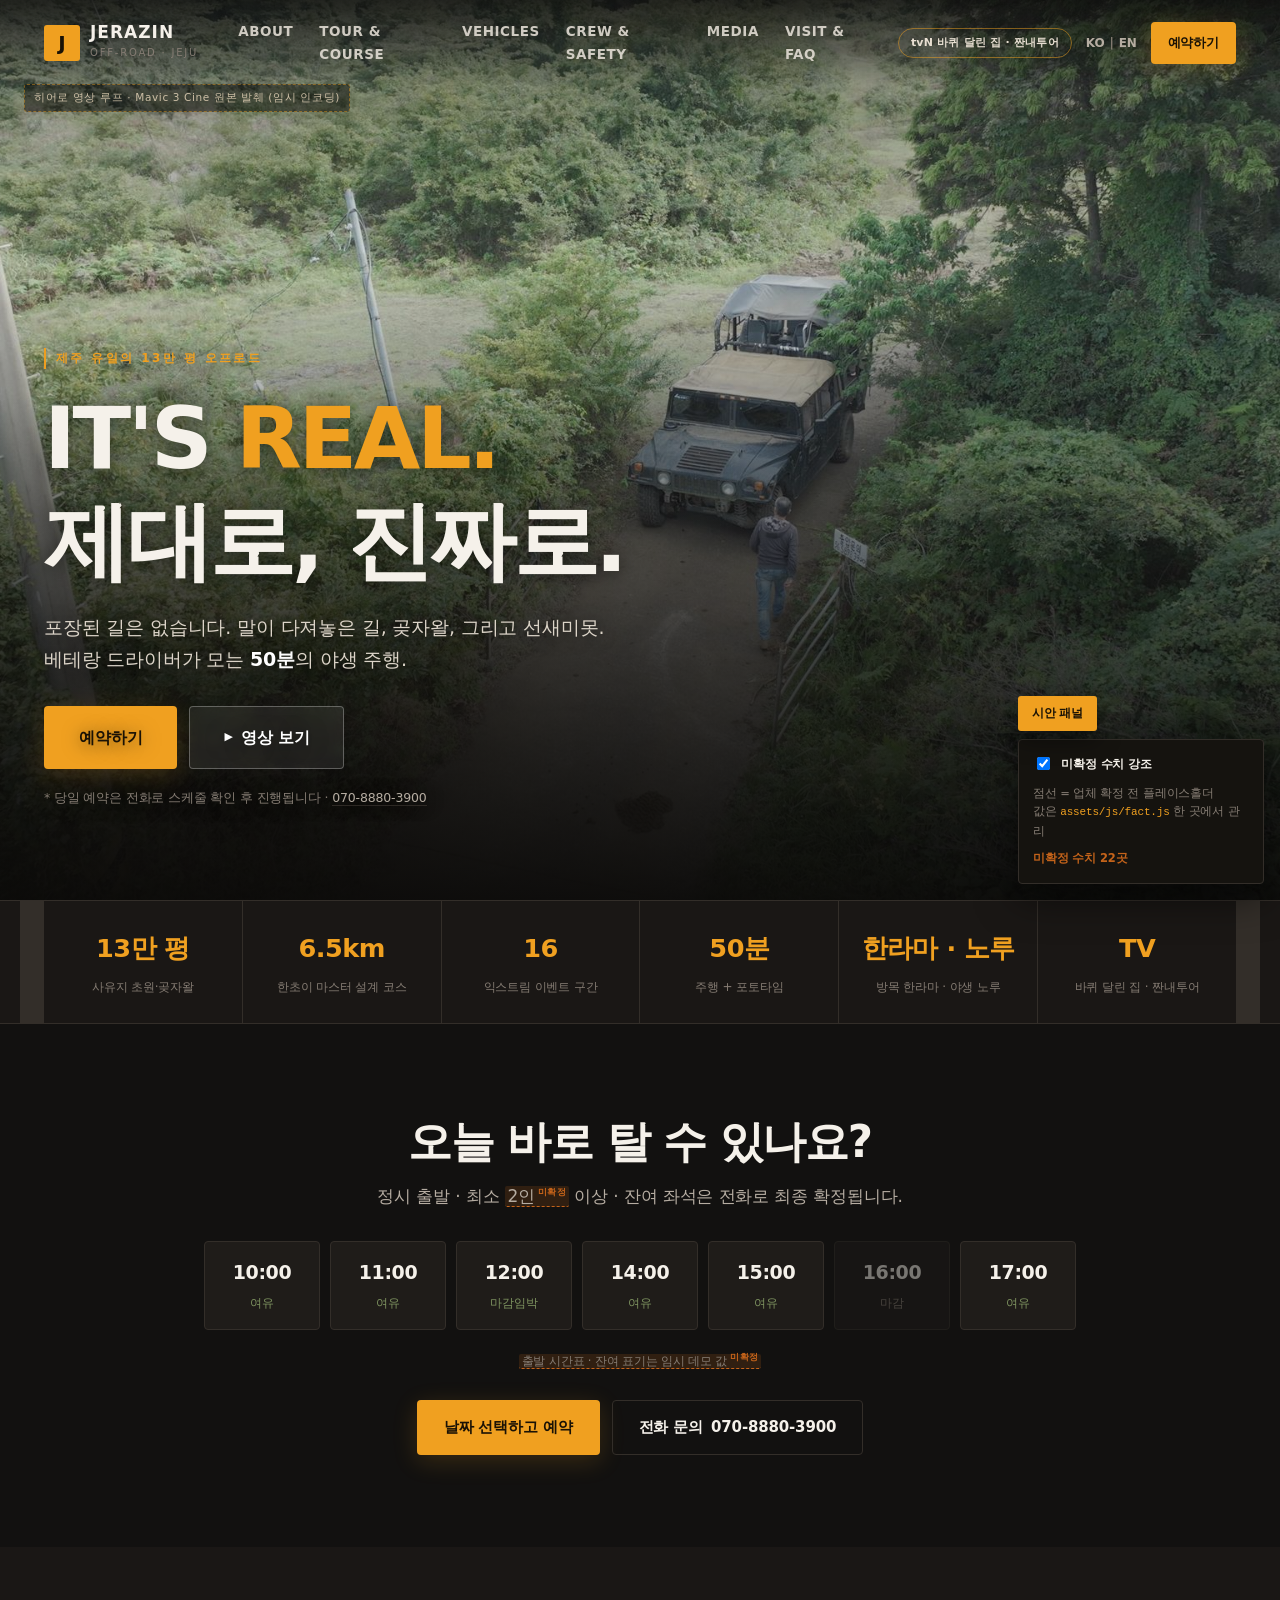
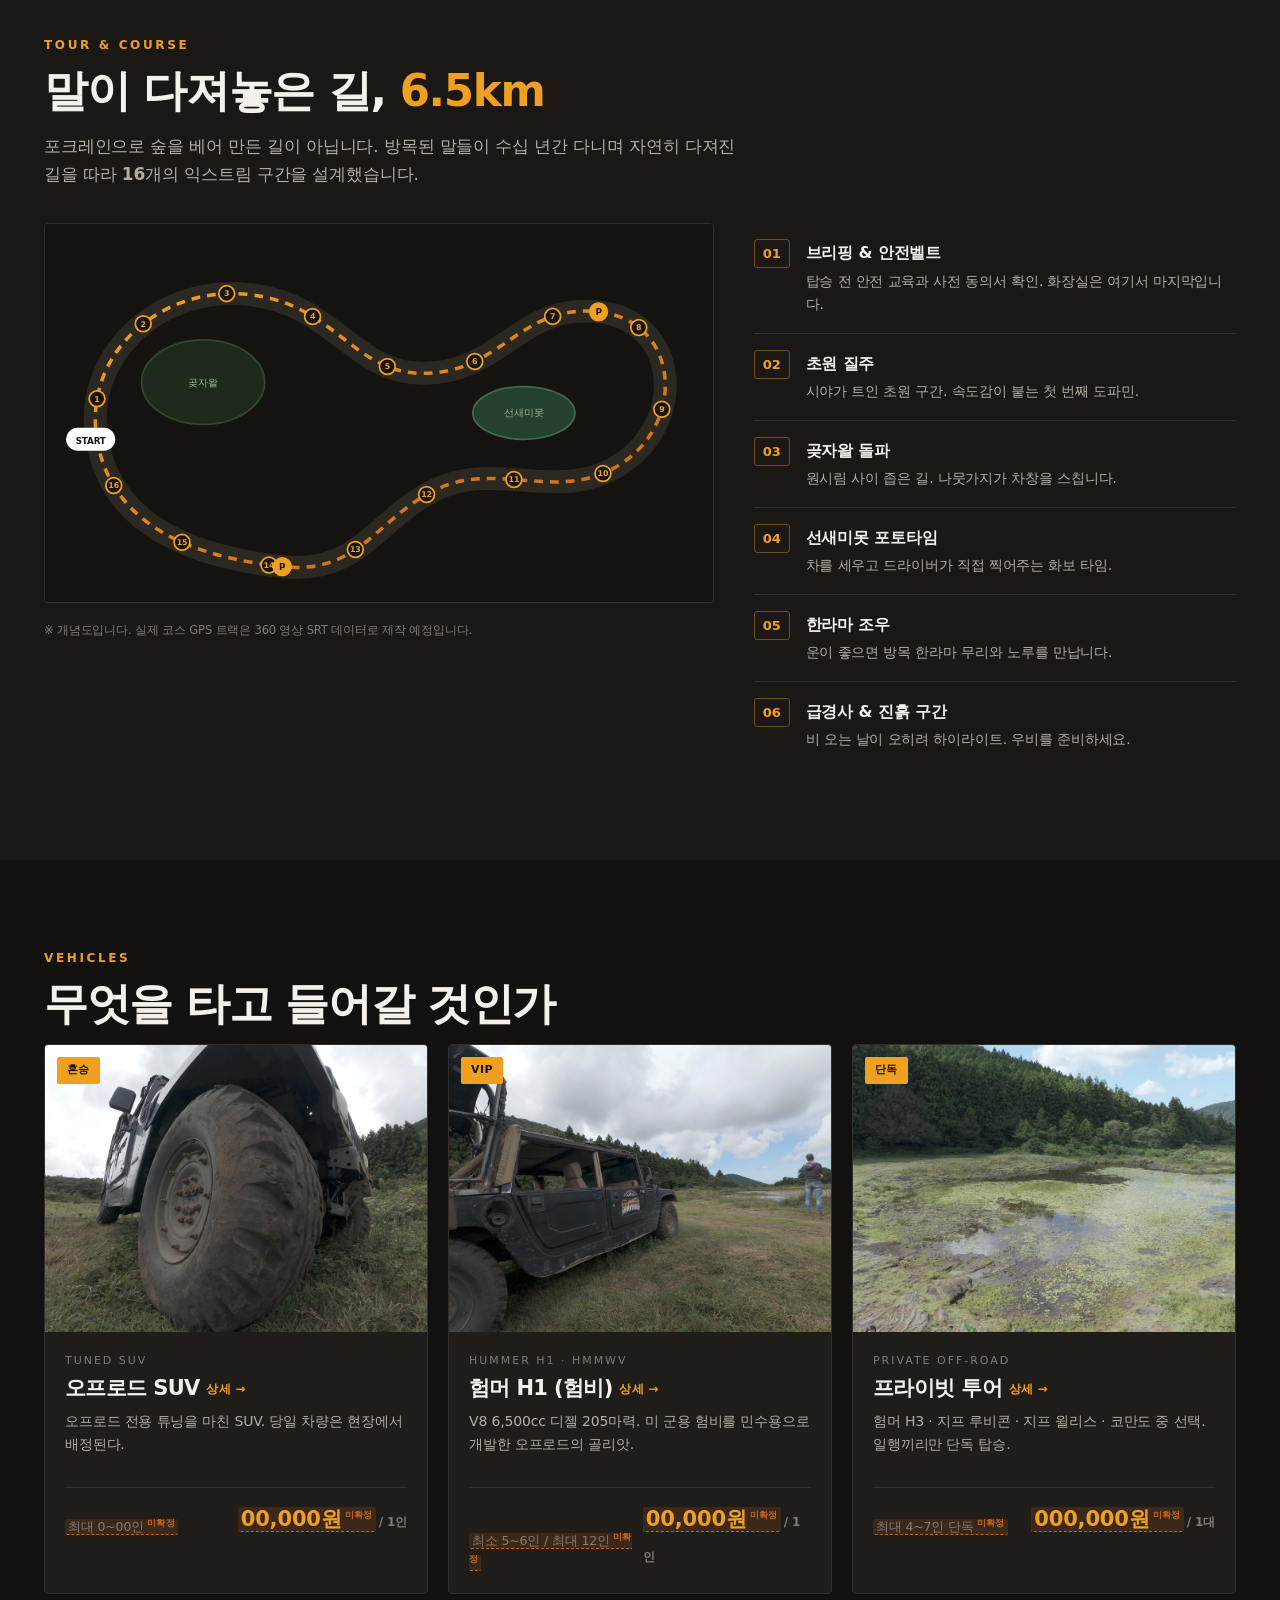
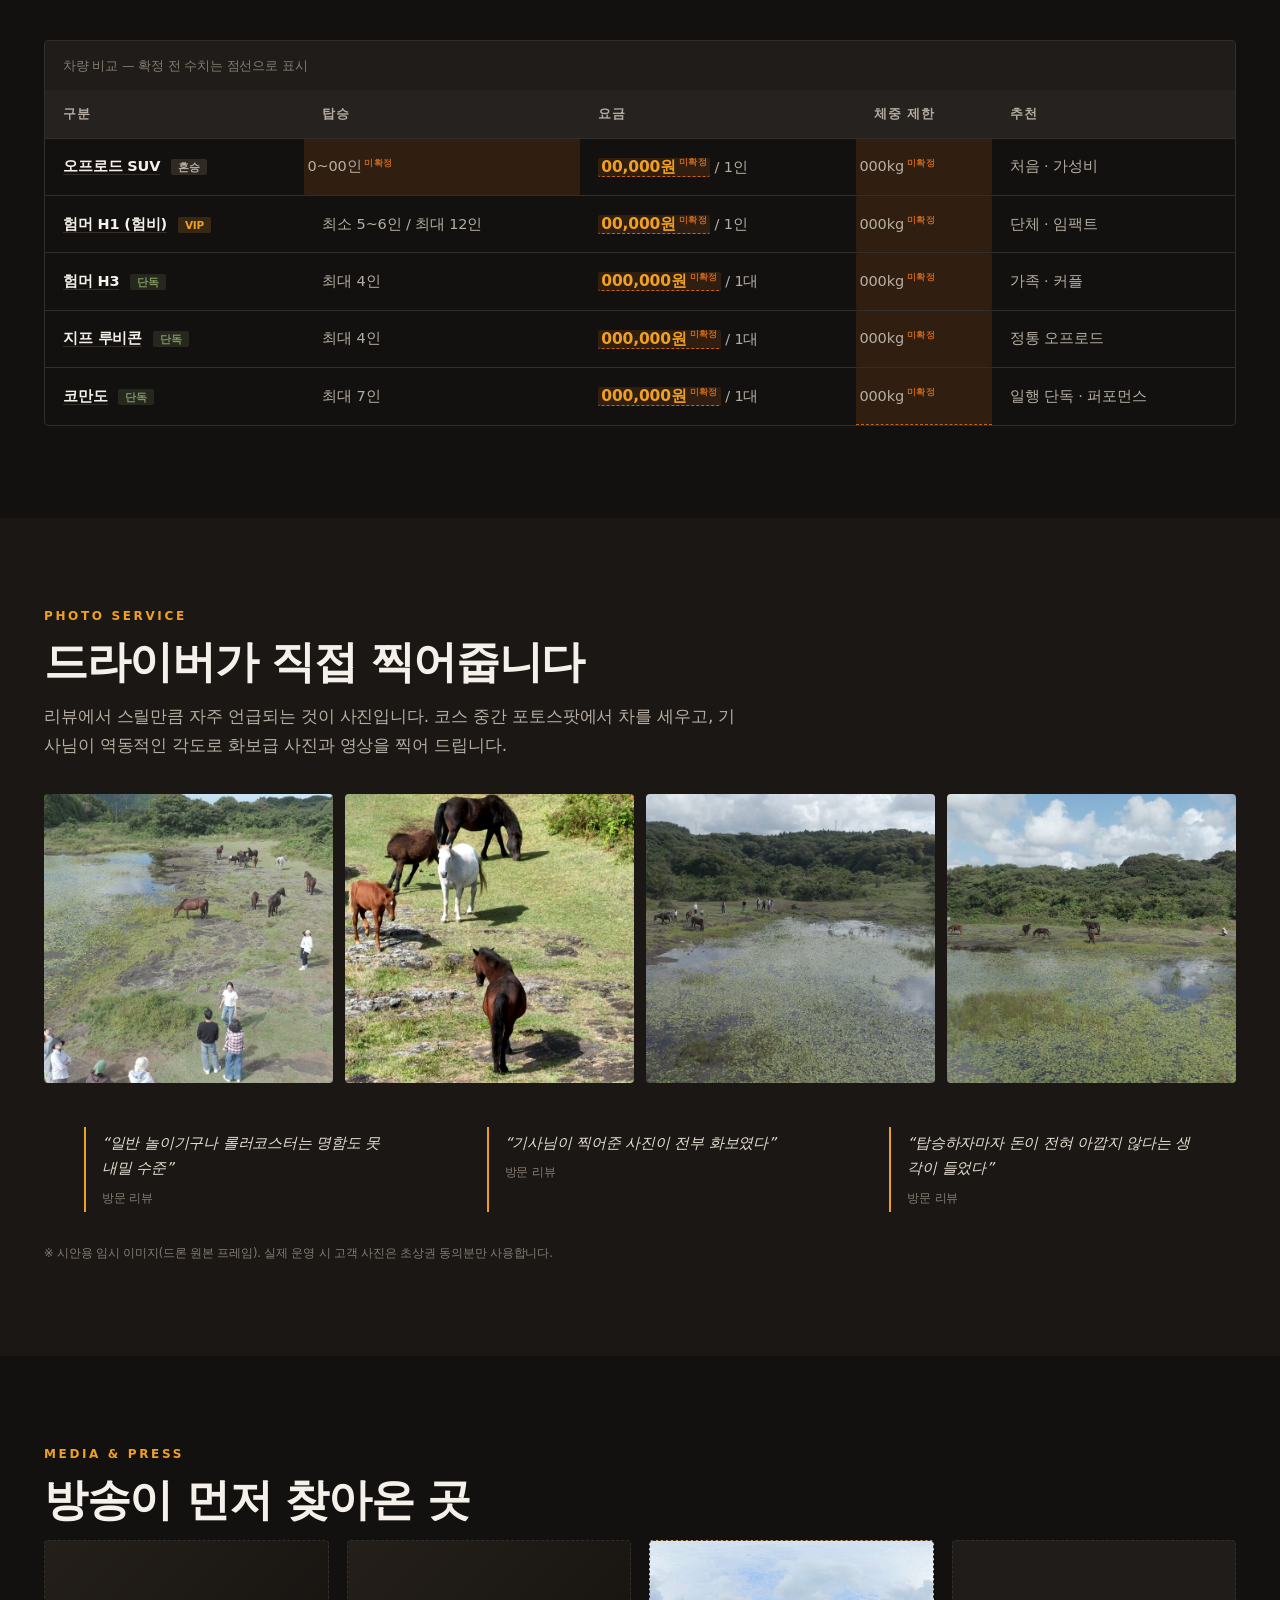
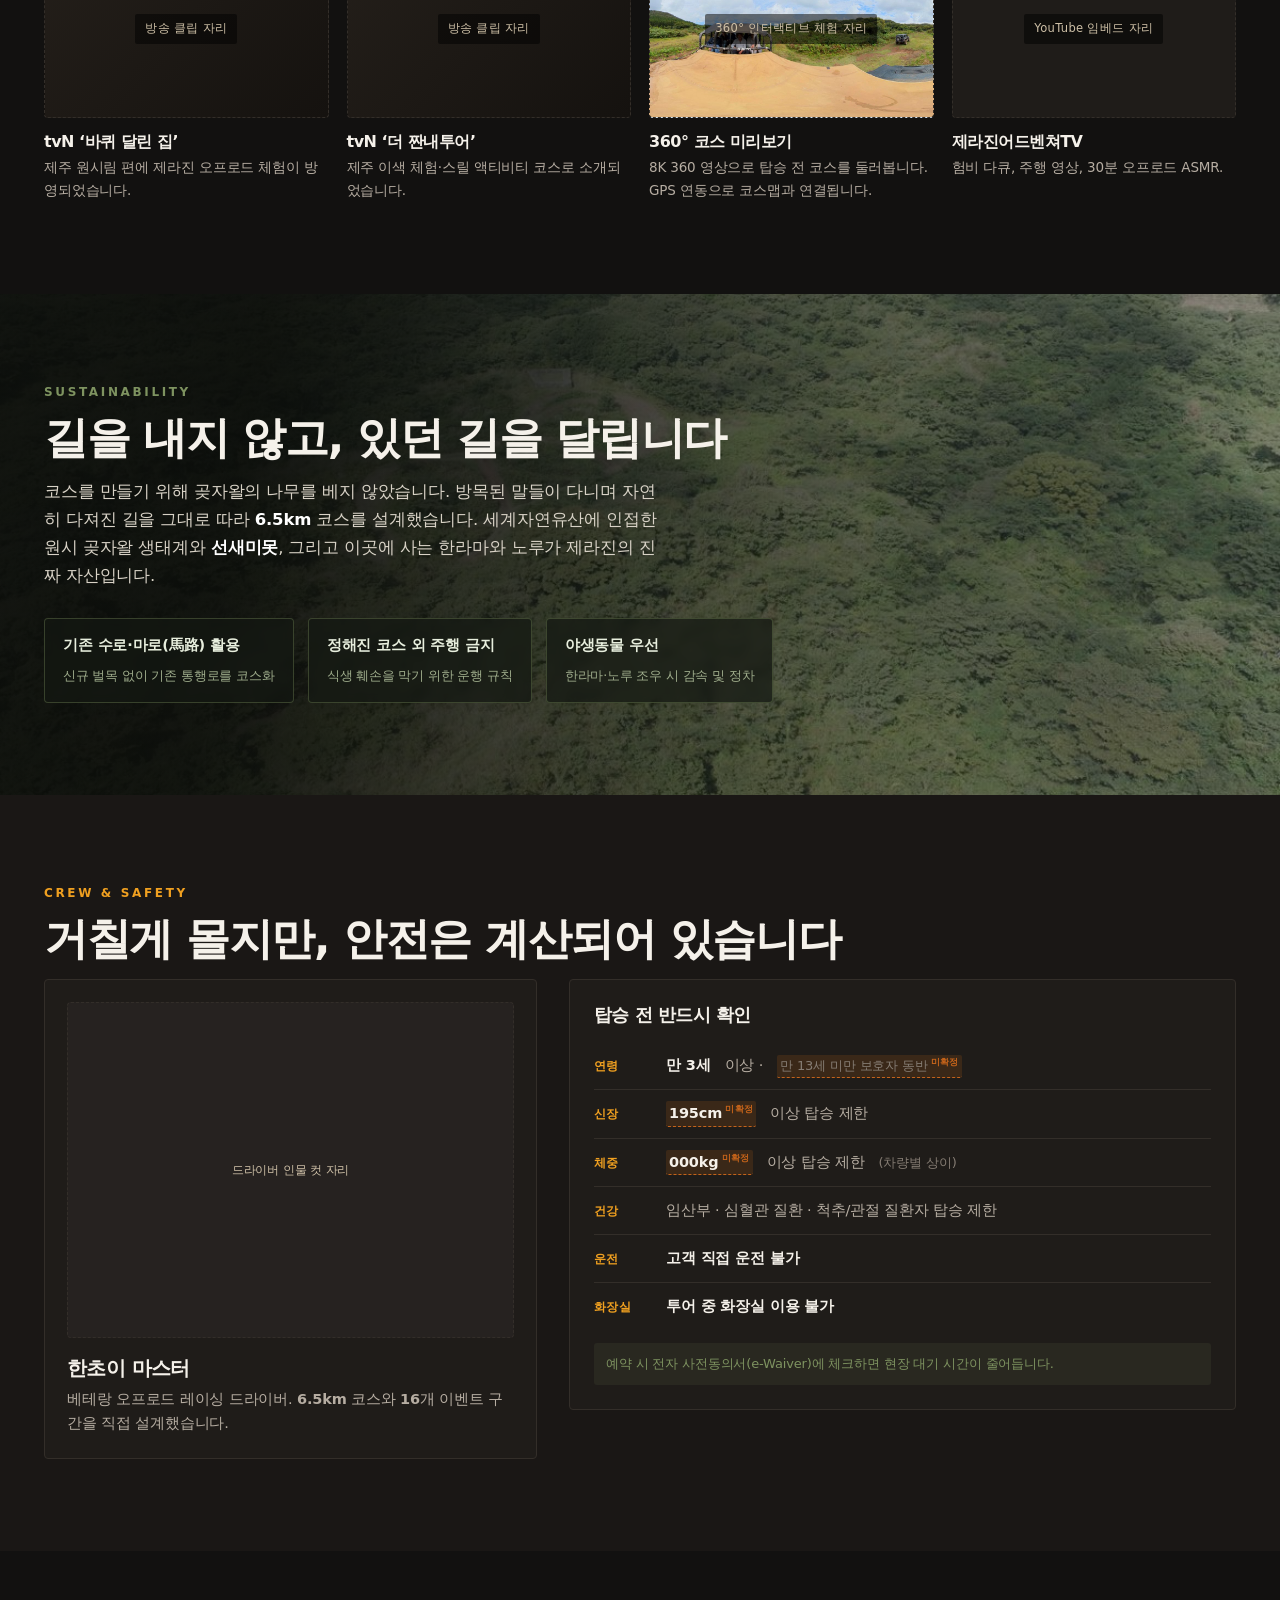
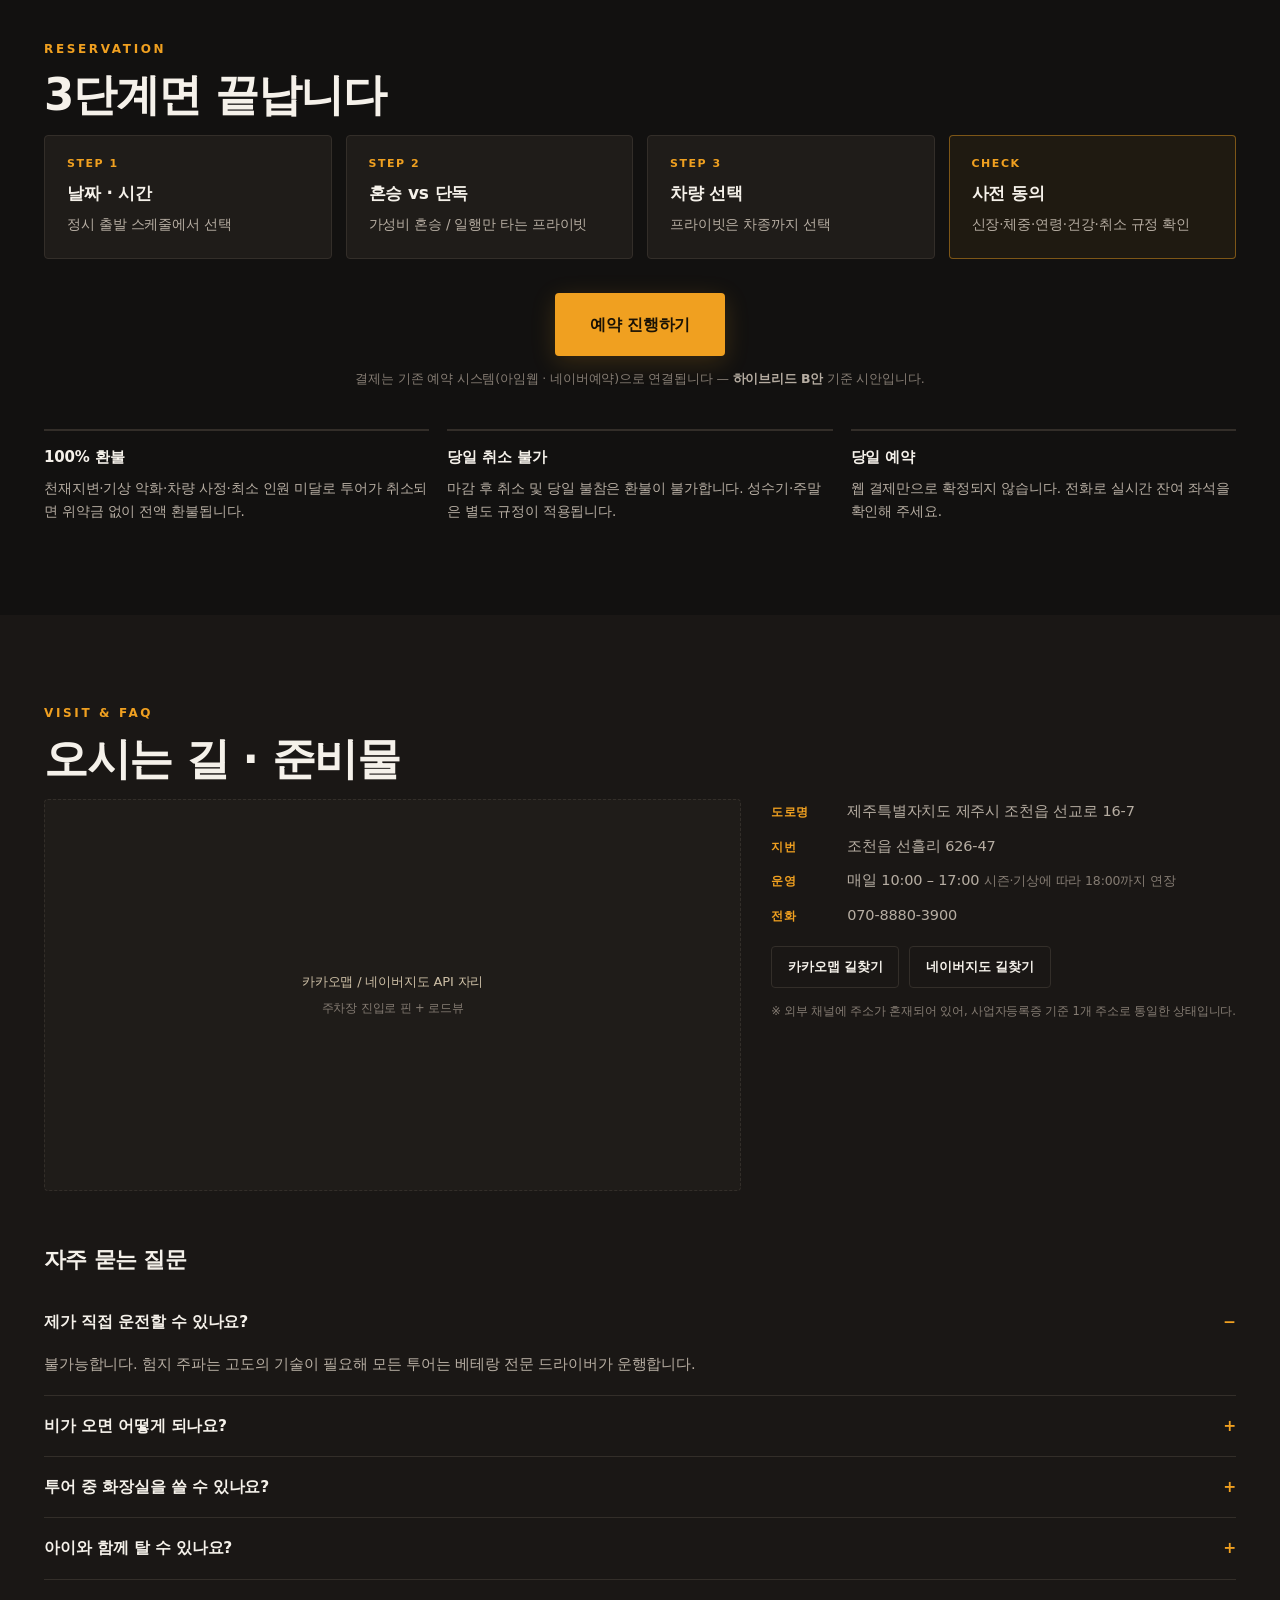
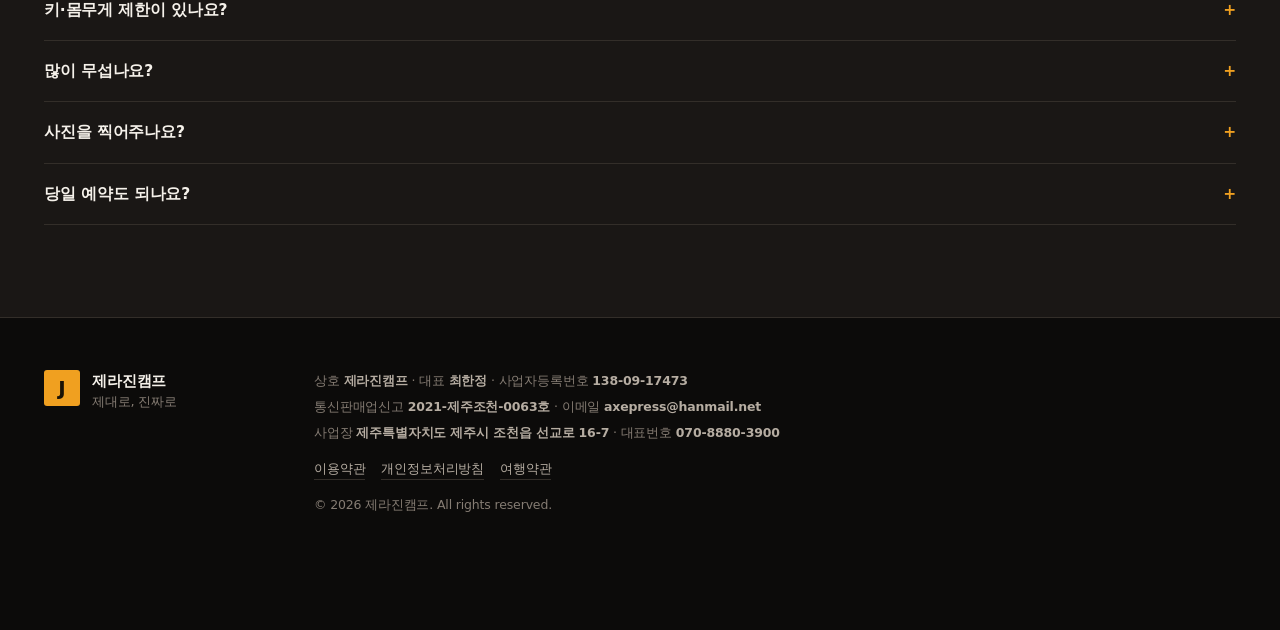
==== index.html @ ba5d8cea "제라진 오프로드 웹사이트 시안 v1 (14페이지) - HOME, ABOUT, 코스, 차량 목록 + 차량 상세 6종, 예약, 크루·안전, 미디어, 오시는 길 - 모든 수치는 asse" ====
<!doctype html>
<html lang="ko">
<head>
<meta charset="utf-8">
<meta name="viewport" content="width=device-width, initial-scale=1, viewport-fit=cover">
<title>제라진 오프로드 | 제주 조천 오프로드 투어</title>
<meta name="description" content="13만 평 사유지 곶자왈과 초원을 달리는 제주 유일의 대규모 오프로드 투어. 6.5km 코스, 16개 익스트림 구간, 전문 드라이버 운행.">
<link rel="preconnect" href="https://cdn.jsdelivr.net">
<link rel="stylesheet" href="assets/css/style.css">
</head>
<body>

<!-- ============ 헤더 ============ -->
<header class="hdr" id="hdr">
  <div class="hdr-in">
    <a class="logo" href="#top">
      <span class="logo-mark">J</span>
      <span class="logo-txt"><b>JERAZIN</b><em>OFF-ROAD · JEJU</em></span>
    </a>
    <nav class="gnb" id="gnb">
      <a href="about.html">ABOUT</a>
      <a href="course.html">TOUR &amp; COURSE</a>
      <a href="vehicles.html">VEHICLES</a>
      <a href="crew.html">CREW &amp; SAFETY</a>
      <a href="media.html">MEDIA</a>
      <a href="visit.html">VISIT &amp; FAQ</a>
    </nav>
    <div class="hdr-right">
      <span class="badge-tv" title="방송 출연 이력">tvN 바퀴 달린 집 · 짠내투어</span>
      <a class="lang" href="#" aria-label="언어 선택">KO<span>|</span>EN</a>
      <a class="btn btn-accent btn-sm" href="reserve.html">예약하기</a>
      <button class="burger" id="burger" aria-label="메뉴 열기"><span></span><span></span><span></span></button>
    </div>
  </div>
</header>

<main id="top">

<!-- ============ 1. 히어로 ============ -->
<section class="hero">
  <div class="hero-media">
    <video class="hero-video" autoplay muted loop playsinline preload="metadata"
           poster="assets/img/hero-pc.jpg">
      <source src="assets/video/hero-pc.mp4" type="video/mp4">
    </video>
    <img class="hero-img-mobile" src="assets/img/hero-mobile.jpg" alt="">
    <div class="hero-scrim"></div>
  </div>

  <div class="hero-copy">
    <p class="hero-kicker">제주 유일의 13만 평 오프로드</p>
    <h1 class="hero-title">IT'S <span class="accent">REAL.</span><br>제대로, 진짜로.</h1>
    <p class="hero-sub">포장된 길은 없습니다. 말이 다져놓은 길, 곶자왈, 그리고 선새미못.<br class="pc-only">
      베테랑 드라이버가 모는 <b data-fact="scale.duration"></b>의 야생 주행.</p>
    <div class="hero-cta">
      <a class="btn btn-accent btn-lg" href="reserve.html">예약하기</a>
      <a class="btn btn-ghost btn-lg" href="media.html"><span class="play">▶</span> 영상 보기</a>
    </div>
    <p class="hero-note">* 당일 예약은 전화로 스케줄 확인 후 진행됩니다 ·
      <a href="tel:07088803900" data-fact="brand.tel"></a></p>
  </div>

  <div class="hero-down" aria-hidden="true"><span></span>SCROLL</div>
  <div class="media-tag">히어로 영상 루프 · Mavic 3 Cine 원본 발췌 (임시 인코딩)</div>
</section>

<!-- ============ 2. 3초 요약 바 ============ -->
<section class="factbar">
  <div class="wrap factbar-in">
    <div class="fb"><b data-fact="scale.area"></b><span>사유지 초원·곶자왈</span></div>
    <div class="fb"><b data-fact="scale.course"></b><span>한초이 마스터 설계 코스</span></div>
    <div class="fb"><b data-fact="scale.events"></b><span>익스트림 이벤트 구간</span></div>
    <div class="fb"><b data-fact="scale.duration"></b><span>주행 + 포토타임</span></div>
    <div class="fb"><b data-fact="scale.wildlife"></b><span>방목 한라마 · 야생 노루</span></div>
    <div class="fb"><b>TV</b><span>바퀴 달린 집 · 짠내투어</span></div>
  </div>
</section>

<!-- ============ 3. 오늘 출발 ============ -->
<section class="today" id="reserve-top">
  <div class="wrap">
    <div class="today-head">
      <h2 class="sec-title">오늘 바로 탈 수 있나요?</h2>
      <p class="sec-sub">정시 출발 · 최소 <span data-fact="price.publicMinPax"></span> 이상 · 잔여 좌석은 전화로 최종 확정됩니다.</p>
    </div>
    <div class="slots" id="slots"></div>
    <div class="today-foot">
      <a class="btn btn-accent" href="reserve.html">날짜 선택하고 예약</a>
      <a class="btn btn-line" href="tel:07088803900">전화 문의 <b data-fact="brand.tel"></b></a>
    </div>
  </div>
</section>

<!-- ============ 4. 코스 ============ -->
<section class="course" id="course">
  <div class="wrap">
    <p class="eyebrow">TOUR &amp; COURSE</p>
    <h2 class="sec-title">말이 다져놓은 길, <span class="accent" data-fact="scale.course"></span></h2>
    <p class="sec-sub">포크레인으로 숲을 베어 만든 길이 아닙니다. 방목된 말들이 수십 년간 다니며 자연히 다져진 길을 따라
      <b data-fact="scale.events"></b>개의 익스트림 구간을 설계했습니다.</p>

    <div class="course-grid">
      <div class="course-map">
        <svg viewBox="0 0 760 430" role="img" aria-label="6.5km 오프로드 코스 개념도">
          <defs>
            <linearGradient id="gTrack" x1="0" y1="0" x2="1" y2="1">
              <stop offset="0" stop-color="#F0A020"/><stop offset="1" stop-color="#C4631A"/>
            </linearGradient>
          </defs>
          <rect x="0" y="0" width="760" height="430" fill="#15130F"/>
          <path d="M60,250 C40,150 130,70 230,80 C330,90 350,170 430,170 C520,170 540,90 630,100
                   C720,110 730,220 660,270 C590,320 520,270 450,300 C380,330 360,400 270,390
                   C180,380 80,350 60,250 Z"
                fill="none" stroke="#2B2822" stroke-width="26" stroke-linecap="round"/>
          <path id="track" d="M60,250 C40,150 130,70 230,80 C330,90 350,170 430,170 C520,170 540,90 630,100
                   C720,110 730,220 660,270 C590,320 520,270 450,300 C380,330 360,400 270,390
                   C180,380 80,350 60,250 Z"
                fill="none" stroke="url(#gTrack)" stroke-width="4" stroke-dasharray="10 8"/>
          <!-- 연못 -->
          <ellipse cx="545" cy="215" rx="58" ry="30" fill="#24402F" stroke="#3E6A4C" stroke-width="2"/>
          <text x="545" y="219" class="svg-lbl" text-anchor="middle">선새미못</text>
          <!-- 숲 -->
          <ellipse cx="180" cy="180" rx="70" ry="48" fill="#1D2A1B" stroke="#33462D" stroke-width="2"/>
          <text x="180" y="184" class="svg-lbl" text-anchor="middle">곶자왈</text>
          <!-- 이벤트 구간 핀 -->
          <g id="pins"></g>
          <!-- 포토스팟 -->
          <g class="spot"><circle cx="630" cy="100" r="11"/><text x="630" y="104">P</text></g>
          <g class="spot"><circle cx="270" cy="390" r="11"/><text x="270" y="394">P</text></g>
          <!-- 출발 -->
          <g class="start"><rect x="24" y="232" width="56" height="26" rx="13"/><text x="52" y="250">START</text></g>
        </svg>
        <p class="map-note">※ 개념도입니다. 실제 코스 GPS 트랙은 360 영상 SRT 데이터로 제작 예정입니다.</p>
      </div>

      <ul class="course-steps">
        <li><span class="no">01</span><div><b>브리핑 &amp; 안전벨트</b><p>탑승 전 안전 교육과 사전 동의서 확인. 화장실은 여기서 마지막입니다.</p></div></li>
        <li><span class="no">02</span><div><b>초원 질주</b><p>시야가 트인 초원 구간. 속도감이 붙는 첫 번째 도파민.</p></div></li>
        <li><span class="no">03</span><div><b>곶자왈 돌파</b><p>원시림 사이 좁은 길. 나뭇가지가 차창을 스칩니다.</p></div></li>
        <li><span class="no">04</span><div><b>선새미못 포토타임</b><p>차를 세우고 드라이버가 직접 찍어주는 화보 타임.</p></div></li>
        <li><span class="no">05</span><div><b>한라마 조우</b><p>운이 좋으면 방목 한라마 무리와 노루를 만납니다.</p></div></li>
        <li><span class="no">06</span><div><b>급경사 &amp; 진흙 구간</b><p>비 오는 날이 오히려 하이라이트. 우비를 준비하세요.</p></div></li>
      </ul>
    </div>
  </div>
</section>

<!-- ============ 5. 차량 ============ -->
<section class="vehicles" id="vehicles">
  <div class="wrap">
    <p class="eyebrow">VEHICLES</p>
    <h2 class="sec-title">무엇을 타고 들어갈 것인가</h2>
    <div class="veh-grid" id="vehGrid"></div>

    <div class="table-wrap">
      <table class="cmp">
        <caption>차량 비교 — 확정 전 수치는 점선으로 표시</caption>
        <thead><tr><th>구분</th><th>탑승</th><th>요금</th><th>체중 제한</th><th>추천</th></tr></thead>
        <tbody>
          <tr><td><a href="vehicles-suv.html">오프로드 SUV</a> <span class="chip">혼승</span></td><td data-fact="rules.paxPerCar"></td>
              <td><b data-fact="price.publicPerPerson"></b> / 1인</td><td data-fact="rules.weightMax"></td><td>처음 · 가성비</td></tr>
          <tr><td><a href="vehicles-h1.html">험머 H1 (험비)</a> <span class="chip chip-vip">VIP</span></td><td>최소 5~6인 / 최대 12인</td>
              <td><b data-fact="price.hummerH1"></b> / 1인</td><td data-fact="rules.weightMax"></td><td>단체 · 임팩트</td></tr>
          <tr><td><a href="vehicles-h3.html">험머 H3</a> <span class="chip chip-pri">단독</span></td><td>최대 4인</td>
              <td><b data-fact="price.hummerH3"></b> / 1대</td><td data-fact="rules.weightMax"></td><td>가족 · 커플</td></tr>
          <tr><td><a href="vehicles-rubicon.html">지프 루비콘</a> <span class="chip chip-pri">단독</span></td><td>최대 4인</td>
              <td><b data-fact="price.rubicon"></b> / 1대</td><td data-fact="rules.weightMax"></td><td>정통 오프로드</td></tr>
          <tr><td><a href="vehicles-komando.html">코만도</a> <span class="chip chip-pri">단독</span></td><td>최대 7인</td>
              <td><b data-fact="price.komando"></b> / 1대</td><td data-fact="rules.weightMax"></td><td>일행 단독 · 퍼포먼스</td></tr>
        </tbody>
      </table>
    </div>
  </div>
</section>

<!-- ============ 6. 인생샷 ============ -->
<section class="photos">
  <div class="wrap">
    <p class="eyebrow">PHOTO SERVICE</p>
    <h2 class="sec-title">드라이버가 직접 찍어줍니다</h2>
    <p class="sec-sub">리뷰에서 스릴만큼 자주 언급되는 것이 사진입니다. 코스 중간 포토스팟에서 차를 세우고,
      기사님이 역동적인 각도로 화보급 사진과 영상을 찍어 드립니다.</p>
    <div class="gal">
      <figure><img src="assets/img/gallery1.jpg" alt="초원에서의 투어 장면" loading="lazy"></figure>
      <figure><img src="assets/img/gallery2.jpg" alt="선새미못과 한라마" loading="lazy"></figure>
      <figure><img src="assets/img/gallery3.jpg" alt="연못가 포토스팟" loading="lazy"></figure>
      <figure><img src="assets/img/gallery4.jpg" alt="코스에서 본 오름" loading="lazy"></figure>
    </div>
    <div class="quotes" id="quotes"></div>
    <p class="img-note">※ 시안용 임시 이미지(드론 원본 프레임). 실제 운영 시 고객 사진은 초상권 동의분만 사용합니다.</p>
  </div>
</section>

<!-- ============ 7. 미디어 ============ -->
<section class="media" id="media">
  <div class="wrap">
    <p class="eyebrow">MEDIA &amp; PRESS</p>
    <h2 class="sec-title">방송이 먼저 찾아온 곳</h2>
    <div class="media-grid">
      <article class="m-card m-tv">
        <div class="m-thumb"><span class="m-ph">방송 클립 자리</span></div>
        <h3>tvN &lsquo;바퀴 달린 집&rsquo;</h3><p>제주 원시림 편에 제라진 오프로드 체험이 방영되었습니다.</p>
      </article>
      <article class="m-card m-tv">
        <div class="m-thumb"><span class="m-ph">방송 클립 자리</span></div>
        <h3>tvN &lsquo;더 짠내투어&rsquo;</h3><p>제주 이색 체험·스릴 액티비티 코스로 소개되었습니다.</p>
      </article>
      <article class="m-card">
        <div class="m-thumb m-360" style="background-image:url('assets/img/pano360.jpg')">
          <span class="m-ph">360° 인터랙티브 체험 자리</span>
        </div>
        <h3>360° 코스 미리보기</h3><p>8K 360 영상으로 탑승 전 코스를 둘러봅니다. GPS 연동으로 코스맵과 연결됩니다.</p>
      </article>
      <article class="m-card">
        <div class="m-thumb m-yt"><span class="m-ph">YouTube 임베드 자리</span></div>
        <h3 data-fact="media.channel"></h3><p>험비 다큐, 주행 영상, 30분 오프로드 ASMR.</p>
      </article>
    </div>
  </div>
</section>

<!-- ============ 8. 자연과의 공존 ============ -->
<section class="eco" id="about">
  <div class="eco-bg"><img src="assets/img/eco.jpg" alt="" loading="lazy"><div class="eco-scrim"></div></div>
  <div class="wrap eco-in">
    <p class="eyebrow">SUSTAINABILITY</p>
    <h2 class="sec-title">길을 내지 않고, 있던 길을 달립니다</h2>
    <p class="eco-txt">코스를 만들기 위해 곶자왈의 나무를 베지 않았습니다. 방목된 말들이 다니며 자연히 다져진 길을 그대로 따라
      <b data-fact="scale.course"></b> 코스를 설계했습니다. 세계자연유산에 인접한 원시 곶자왈 생태계와
      <b data-fact="scale.pond"></b>, 그리고 이곳에 사는 한라마와 노루가 제라진의 진짜 자산입니다.</p>
    <ul class="eco-list">
      <li><b>기존 수로·마로(馬路) 활용</b><span>신규 벌목 없이 기존 통행로를 코스화</span></li>
      <li><b>정해진 코스 외 주행 금지</b><span>식생 훼손을 막기 위한 운행 규칙</span></li>
      <li><b>야생동물 우선</b><span>한라마·노루 조우 시 감속 및 정차</span></li>
    </ul>
  </div>
</section>

<!-- ============ 9. 크루 & 안전 ============ -->
<section class="crew" id="crew">
  <div class="wrap">
    <p class="eyebrow">CREW &amp; SAFETY</p>
    <h2 class="sec-title">거칠게 몰지만, 안전은 계산되어 있습니다</h2>
    <div class="crew-grid">
      <div class="crew-card">
        <div class="crew-ph">드라이버 인물 컷 자리</div>
        <h3>한초이 마스터</h3><p>베테랑 오프로드 레이싱 드라이버. <b data-fact="scale.course"></b> 코스와
          <b data-fact="scale.events"></b>개 이벤트 구간을 직접 설계했습니다.</p>
      </div>
      <div class="safety">
        <h3>탑승 전 반드시 확인</h3>
        <ul class="rules">
          <li><span>연령</span><b data-fact="rules.ageMin"></b> 이상 · <i data-fact="rules.guardian"></i></li>
          <li><span>신장</span><b data-fact="rules.heightMax"></b> 이상 탑승 제한</li>
          <li><span>체중</span><b data-fact="rules.weightMax"></b> 이상 탑승 제한 <i>(차량별 상이)</i></li>
          <li><span>건강</span>임산부 · 심혈관 질환 · 척추/관절 질환자 탑승 제한</li>
          <li><span>운전</span><b data-fact="rules.driveSelf"></b></li>
          <li><span>화장실</span><b data-fact="rules.restroom"></b></li>
        </ul>
        <p class="waiver">예약 시 전자 사전동의서(e-Waiver)에 체크하면 현장 대기 시간이 줄어듭니다.</p>
      </div>
    </div>
  </div>
</section>

<!-- ============ 10. 예약 ============ -->
<section class="reserve" id="reserve">
  <div class="wrap">
    <p class="eyebrow">RESERVATION</p>
    <h2 class="sec-title">3단계면 끝납니다</h2>
    <div class="steps">
      <div class="step"><span class="s-no">STEP 1</span><b>날짜 · 시간</b><p>정시 출발 스케줄에서 선택</p></div>
      <div class="step"><span class="s-no">STEP 2</span><b>혼승 vs 단독</b><p>가성비 혼승 / 일행만 타는 프라이빗</p></div>
      <div class="step"><span class="s-no">STEP 3</span><b>차량 선택</b><p>프라이빗은 차종까지 선택</p></div>
      <div class="step step-check"><span class="s-no">CHECK</span><b>사전 동의</b><p>신장·체중·연령·건강·취소 규정 확인</p></div>
    </div>
    <div class="reserve-cta">
      <a class="btn btn-accent btn-lg" href="reserve.html">예약 진행하기</a>
      <p class="reserve-note">결제는 기존 예약 시스템(아임웹 · 네이버예약)으로 연결됩니다 —
        <b>하이브리드 B안</b> 기준 시안입니다.</p>
    </div>
    <div class="policy">
      <div><b>100% 환불</b><p>천재지변·기상 악화·차량 사정·최소 인원 미달로 투어가 취소되면 위약금 없이 전액 환불됩니다.</p></div>
      <div><b>당일 취소 불가</b><p>마감 후 취소 및 당일 불참은 환불이 불가합니다. 성수기·주말은 별도 규정이 적용됩니다.</p></div>
      <div><b>당일 예약</b><p>웹 결제만으로 확정되지 않습니다. 전화로 실시간 잔여 좌석을 확인해 주세요.</p></div>
    </div>
  </div>
</section>

<!-- ============ 11. 오시는 길 ============ -->
<section class="visit" id="visit">
  <div class="wrap">
    <p class="eyebrow">VISIT &amp; FAQ</p>
    <h2 class="sec-title">오시는 길 · 준비물</h2>
    <div class="visit-grid">
      <div class="map-ph">
        <span>카카오맵 / 네이버지도 API 자리</span>
        <small>주차장 진입로 핀 + 로드뷰</small>
      </div>
      <div class="visit-info">
        <dl>
          <dt>도로명</dt><dd data-fact="brand.addrRoad"></dd>
          <dt>지번</dt><dd data-fact="brand.addrLot"></dd>
          <dt>운영</dt><dd><span data-fact="brand.hours"></span> <i data-fact="brand.hoursNote"></i></dd>
          <dt>전화</dt><dd><a href="tel:07088803900" data-fact="brand.tel"></a></dd>
        </dl>
        <div class="map-btns">
          <a class="btn btn-line btn-sm" href="#">카카오맵 길찾기</a>
          <a class="btn btn-line btn-sm" href="#">네이버지도 길찾기</a>
        </div>
        <p class="nap-note">※ 외부 채널에 주소가 혼재되어 있어, 사업자등록증 기준 1개 주소로 통일한 상태입니다.</p>
      </div>
    </div>

    <h3 class="faq-title">자주 묻는 질문</h3>
    <div class="faq" id="faq"></div>
  </div>
</section>

</main>

<!-- ============ 푸터 ============ -->
<footer class="ftr">
  <div class="wrap ftr-in">
    <div class="ftr-brand">
      <span class="logo-mark">J</span>
      <p><b data-fact="brand.nameKo"></b><br><span data-fact="brand.tagline"></span></p>
    </div>
    <div class="ftr-biz">
      <p>상호 <b data-fact="brand.nameKo"></b> · 대표 <b data-fact="brand.ceo"></b> ·
         사업자등록번호 <b data-fact="brand.bizNo"></b></p>
      <p>통신판매업신고 <b data-fact="brand.mailOrderNo"></b> · 이메일 <b data-fact="brand.email"></b></p>
      <p>사업장 <b data-fact="brand.addrRoad"></b> · 대표번호 <b data-fact="brand.tel"></b></p>
      <p class="ftr-links"><a href="#">이용약관</a><a href="#">개인정보처리방침</a><a href="#">여행약관</a></p>
      <p class="copy">© 2026 제라진캠프. All rights reserved.</p>
    </div>
  </div>
</footer>

<!-- 모바일 하단 고정 바 -->
<div class="mbar">
  <a href="tel:07088803900"><span>📞</span>전화</a>
  <a href="visit.html"><span>📍</span>길찾기</a>
  <a class="mbar-main" href="reserve.html">예약하기</a>
</div>

<!-- 시안 전용 패널 (실제 사이트에서는 제거) -->
<div class="proto" id="proto">
  <button class="proto-t" id="protoT" aria-expanded="true">시안 패널</button>
  <div class="proto-b" id="protoB">
    <label><input type="checkbox" id="phToggle" checked> 미확정 수치 강조</label>
    <p class="proto-n">점선 = 업체 확정 전 플레이스홀더<br>값은 <code>assets/js/fact.js</code> 한 곳에서 관리</p>
    <p class="proto-c" id="phCount"></p>
  </div>
</div>

<script src="assets/js/fact.js"></script>
<script src="assets/js/main.js"></script>
</body>
</html>
---- assets/css/style.css ----
/* 제라진 오프로드 — HOME 프로토타입 시안
   디자인 콘셉트: Premium Rugged (다크 베이스 + 머드 옐로우 액센트) */

:root{
  --bg:#121110;
  --bg-2:#1A1715;
  --surf:#1F1C19;
  --surf-2:#262220;
  --line:#332E29;
  --txt:#F5F1EA;
  --txt-2:#B6ADA2;
  --txt-3:#857C73;
  --accent:#F0A020;
  --accent-2:#C4631A;
  --moss:#7E9360;
  --radius:4px;
  --wrap:1240px;
  --fs-title:clamp(28px,3.4vw,46px);
}

*{box-sizing:border-box}
html{scroll-behavior:smooth}
body{
  margin:0;background:var(--bg);color:var(--txt);
  font-family:"Pretendard","Apple SD Gothic Neo","Noto Sans KR",system-ui,-apple-system,sans-serif;
  font-size:16px;line-height:1.7;-webkit-font-smoothing:antialiased;
  letter-spacing:-0.01em;overflow-x:hidden;
}
img{max-width:100%;display:block}
a{color:inherit;text-decoration:none}
h1,h2,h3{margin:0;line-height:1.2;letter-spacing:-0.03em}
p{margin:0}
ul,ol,dl,dd{margin:0;padding:0;list-style:none}

.wrap{max-width:var(--wrap);margin:0 auto;padding:0 24px}
.pc-only{display:inline}
.eyebrow{
  font:700 12px/1 system-ui;letter-spacing:.22em;color:var(--accent);
  margin-bottom:14px;text-transform:uppercase;
}
.sec-title{font-size:var(--fs-title);font-weight:800;margin-bottom:14px}
.sec-sub{color:var(--txt-2);max-width:700px;margin-bottom:34px;font-size:17px}
.accent{color:var(--accent)}
section{padding:92px 0;position:relative;scroll-margin-top:76px}

/* ---------- 버튼 ---------- */
.btn{
  display:inline-flex;align-items:center;justify-content:center;gap:8px;
  padding:14px 26px;border-radius:var(--radius);font-weight:700;font-size:15px;
  border:1px solid transparent;transition:.18s ease;cursor:pointer;white-space:nowrap;
}
.btn-accent{background:var(--accent);color:#1A1205;box-shadow:0 6px 24px rgba(240,160,32,.18)}
.btn-accent:hover{background:#FFB437;transform:translateY(-1px)}
.btn-ghost{background:rgba(255,255,255,.07);color:#fff;border-color:rgba(255,255,255,.28);backdrop-filter:blur(6px)}
.btn-ghost:hover{background:rgba(255,255,255,.16)}
.btn-line{border-color:var(--line);color:var(--txt);background:transparent}
.btn-line:hover{border-color:var(--accent);color:var(--accent)}
.btn-sm{padding:9px 16px;font-size:13px}
.btn-lg{padding:17px 34px;font-size:16px}
.play{font-size:11px}

/* ---------- 헤더 ---------- */
.hdr{
  position:fixed;inset:0 0 auto 0;z-index:60;transition:.25s ease;
  background:linear-gradient(to bottom,rgba(10,9,8,.72),rgba(10,9,8,0));
}
.hdr.solid{background:rgba(14,13,12,.95);border-bottom:1px solid var(--line);backdrop-filter:blur(10px)}
.hdr-in{max-width:var(--wrap);margin:0 auto;padding:14px 24px;display:flex;align-items:center;gap:28px}
.logo{display:flex;align-items:center;gap:10px}
.logo-mark{
  width:36px;height:36px;border-radius:3px;display:grid;place-items:center;
  background:var(--accent);color:#1A1205;font-weight:900;font-size:20px;flex:none;
}
.logo-txt b{display:block;font-size:17px;letter-spacing:.06em;line-height:1}
.logo-txt em{display:block;font-style:normal;font-size:10px;letter-spacing:.18em;color:var(--txt-3);margin-top:3px}
.gnb{display:flex;gap:26px;margin-left:12px;flex:1}
.gnb a{font-size:13.5px;font-weight:600;letter-spacing:.04em;color:#E6E0D7;opacity:.88;padding:6px 0;position:relative}
.gnb a:hover{opacity:1;color:var(--accent)}
.hdr-right{display:flex;align-items:center;gap:14px}
.badge-tv{
  font-size:11px;font-weight:700;letter-spacing:.02em;color:#E8DFD2;
  border:1px solid rgba(240,160,32,.5);border-radius:999px;padding:5px 12px;white-space:nowrap;
}
.lang{font-size:12px;color:var(--txt-2);font-weight:600}
.lang span{margin:0 5px;color:var(--txt-3)}
.burger{display:none;background:none;border:0;padding:8px;cursor:pointer}
.burger span{display:block;width:22px;height:2px;background:#fff;margin:4px 0;border-radius:2px}

/* ---------- 히어로 ---------- */
.hero{height:100svh;min-height:600px;padding:0;display:flex;align-items:flex-end;overflow:hidden}
.hero-media{position:absolute;inset:0}
.hero-video,.hero-img-mobile{width:100%;height:100%;object-fit:cover}
.hero-img-mobile{display:none}
.hero-scrim{
  position:absolute;inset:0;
  background:
    linear-gradient(to top,rgba(10,9,8,.96) 0%,rgba(10,9,8,.55) 38%,rgba(10,9,8,.12) 70%,rgba(10,9,8,.5) 100%),
    radial-gradient(120% 80% at 20% 90%,rgba(10,9,8,.7),transparent 60%);
}
.hero-copy{position:relative;max-width:var(--wrap);margin:0 auto;padding:0 24px 92px;width:100%}
.hero-copy{text-shadow:0 2px 18px rgba(8,7,6,.55)}
.hero-kicker{
  display:inline-block;font-size:12px;font-weight:700;letter-spacing:.2em;color:var(--accent);
  border-left:2px solid var(--accent);padding-left:10px;margin-bottom:18px;
}
.hero-title{font-size:clamp(40px,7vw,86px);font-weight:900;letter-spacing:-.04em;margin-bottom:18px}
.hero-sub{color:#DCD4C8;font-size:clamp(15px,1.5vw,19px);max-width:620px;margin-bottom:30px}
.hero-sub b{color:#fff}
.hero-cta{display:flex;gap:12px;flex-wrap:wrap;margin-bottom:18px}
.hero-note{font-size:12.5px;color:var(--txt-3)}
.hero-note a{color:var(--txt-2);border-bottom:1px solid var(--line)}
.hero-down{
  position:absolute;right:28px;bottom:36px;writing-mode:vertical-rl;
  font-size:10px;letter-spacing:.3em;color:var(--txt-3);display:flex;align-items:center;gap:10px;
}
.hero-down span{width:1px;height:46px;background:linear-gradient(var(--accent),transparent);animation:down 1.8s infinite}
@keyframes down{0%{opacity:.2;transform:scaleY(.4)}50%{opacity:1;transform:scaleY(1)}100%{opacity:.2;transform:scaleY(.4)}}
.media-tag{
  position:absolute;left:24px;top:84px;font-size:10.5px;letter-spacing:.06em;color:#CDBFA6;
  background:rgba(0,0,0,.45);border:1px dashed rgba(240,160,32,.45);border-radius:3px;padding:4px 9px;
}

/* ---------- 팩트바 ---------- */
.factbar{padding:0;background:var(--bg-2);border-block:1px solid var(--line)}
.factbar-in{display:grid;grid-template-columns:repeat(6,1fr);gap:1px;background:var(--line)}
.fb{background:var(--bg-2);padding:26px 18px;text-align:center}
.fb b{display:block;font-size:clamp(18px,2vw,26px);font-weight:800;color:var(--accent);letter-spacing:-.02em}
.fb span{display:block;font-size:12px;color:var(--txt-3);margin-top:6px}

/* ---------- 오늘 출발 ---------- */
.today{background:var(--bg)}
.today-head{text-align:center}
.today-head .sec-sub{margin:0 auto 30px}
.slots{display:flex;flex-wrap:wrap;gap:10px;justify-content:center;margin-bottom:28px}
.slot{
  border:1px solid var(--line);border-radius:var(--radius);padding:14px 20px;min-width:116px;text-align:center;
  background:var(--surf);transition:.16s;cursor:pointer;
}
.slot:hover{border-color:var(--accent);transform:translateY(-2px)}
.slot b{display:block;font-size:19px;font-weight:800;letter-spacing:-.02em}
.slot span{font-size:11.5px;color:var(--moss)}
.slot.full{opacity:.45;cursor:not-allowed}
.slot.full span{color:var(--txt-3)}
.today-foot{display:flex;gap:12px;justify-content:center;flex-wrap:wrap}

/* ---------- 코스 ---------- */
.course{background:var(--bg-2)}
.course-grid{display:grid;grid-template-columns:1.25fr .9fr;gap:40px;align-items:start}
.course-map svg{width:100%;height:auto;border:1px solid var(--line);border-radius:var(--radius);background:#15130F}
.svg-lbl{fill:#9FB08C;font-size:11px;font-family:system-ui}
#pins circle{fill:#15130F;stroke:var(--accent);stroke-width:2}
#pins text{fill:var(--accent);font-size:9px;font-family:system-ui;text-anchor:middle;font-weight:700}
.spot circle{fill:var(--accent)}
.spot text{fill:#1A1205;font-size:10px;font-weight:800;text-anchor:middle;font-family:system-ui}
.start rect{fill:#fff}
.start text{fill:#15130F;font-size:10px;font-weight:800;text-anchor:middle;font-family:system-ui}
.map-note{font-size:11.5px;color:var(--txt-3);margin-top:10px}
.course-steps li{display:flex;gap:16px;padding:16px 0;border-bottom:1px solid var(--line)}
.course-steps li:last-child{border:0}
.course-steps .no{
  font:800 13px/1 system-ui;color:var(--accent);border:1px solid rgba(240,160,32,.4);
  border-radius:3px;padding:7px 8px;height:fit-content;flex:none;
}
.course-steps b{display:block;margin-bottom:3px;font-size:16px}
.course-steps p{color:var(--txt-2);font-size:14px}

/* ---------- 차량 ---------- */
.veh-grid{display:grid;grid-template-columns:repeat(3,1fr);gap:20px;margin-bottom:46px}
.veh{border:1px solid var(--line);border-radius:var(--radius);overflow:hidden;background:var(--surf);transition:.2s}
.veh:hover{border-color:rgba(240,160,32,.6);transform:translateY(-3px)}
.veh-img{position:relative;aspect-ratio:4/3;overflow:hidden}
.veh-img img{width:100%;height:100%;object-fit:cover;transition:.4s}
.veh:hover .veh-img img{transform:scale(1.05)}
.veh-tag{
  position:absolute;left:12px;top:12px;font-size:11px;font-weight:800;letter-spacing:.04em;
  background:var(--accent);color:#1A1205;padding:4px 10px;border-radius:2px;
}
.veh-body{padding:20px}
.veh-en{font-size:11px;letter-spacing:.18em;color:var(--txt-3);display:block;margin-bottom:6px}
.veh h3{font-size:21px;margin-bottom:8px}
.veh-desc{font-size:14px;color:var(--txt-2);min-height:63px}
.veh-meta{display:flex;justify-content:space-between;align-items:flex-end;margin-top:14px;padding-top:14px;border-top:1px solid var(--line)}
.veh-pax{font-size:12.5px;color:var(--txt-3)}
.veh-price{font-size:21px;font-weight:800;color:var(--accent)}
.veh-price i{font-size:12px;font-style:normal;color:var(--txt-3);font-weight:600;margin-left:3px}

.table-wrap{overflow-x:auto;border:1px solid var(--line);border-radius:var(--radius)}
.cmp{width:100%;border-collapse:collapse;min-width:680px;font-size:14.5px}
.cmp caption{text-align:left;padding:14px 18px;color:var(--txt-3);font-size:12.5px;background:var(--surf)}
.cmp th{background:var(--surf-2);text-align:left;padding:13px 18px;font-size:12.5px;letter-spacing:.06em;color:var(--txt-2);font-weight:700}
.cmp td{padding:15px 18px;border-top:1px solid var(--line);color:var(--txt-2)}
.cmp td:first-child{color:var(--txt);font-weight:600}
.cmp td b{color:var(--accent);font-size:15.5px}
.chip{font-size:10.5px;font-weight:700;padding:2px 7px;border-radius:2px;margin-left:6px;background:#2F2A24;color:var(--txt-2)}
.chip-vip{background:rgba(240,160,32,.16);color:var(--accent)}
.chip-pri{background:rgba(126,147,96,.18);color:var(--moss)}

/* ---------- 인생샷 ---------- */
.photos{background:var(--bg-2)}
.gal{display:grid;grid-template-columns:repeat(4,1fr);gap:12px;margin-bottom:28px}
.gal figure{margin:0;aspect-ratio:1;overflow:hidden;border-radius:var(--radius)}
.gal img{width:100%;height:100%;object-fit:cover;transition:.4s}
.gal figure:hover img{transform:scale(1.06)}
.quotes{display:grid;grid-template-columns:repeat(3,1fr);gap:16px;margin-bottom:16px}
.quote{border-left:2px solid var(--accent);padding:4px 0 4px 16px}
.quote p{font-size:15px;color:#E4DCD0;font-style:italic}
.quote span{font-size:11.5px;color:var(--txt-3);display:block;margin-top:7px}
.img-note{font-size:11.5px;color:var(--txt-3)}

/* ---------- 미디어 ---------- */
.media-grid{display:grid;grid-template-columns:repeat(4,1fr);gap:18px}
.m-card h3{font-size:16px;margin:14px 0 5px}
.m-card p{font-size:13.5px;color:var(--txt-2)}
.m-thumb{
  aspect-ratio:16/10;border:1px dashed var(--line);border-radius:var(--radius);
  display:grid;place-items:center;background:var(--surf);background-size:cover;background-position:center;
}
.m-ph{font-size:11.5px;color:#CDBFA6;background:rgba(0,0,0,.5);padding:5px 10px;border-radius:2px;letter-spacing:.03em}
.m-tv .m-thumb{background:linear-gradient(135deg,#241F1A,#15120F)}
.m-yt .m-thumb{background:linear-gradient(135deg,#2A1A17,#15120F)}

/* ---------- 에코 ---------- */
.eco{overflow:hidden}
.eco-bg{position:absolute;inset:0}
.eco-bg img{width:100%;height:100%;object-fit:cover}
.eco-scrim{position:absolute;inset:0;background:linear-gradient(100deg,rgba(10,12,9,.95) 20%,rgba(10,12,9,.6) 60%,rgba(10,12,9,.35))}
.eco-in{position:relative}
.eco .eyebrow{color:var(--moss)}
.eco-txt{max-width:620px;color:#D8D2C6;font-size:16.5px;margin-bottom:28px}
.eco-txt b{color:#fff}
.eco-list{display:flex;gap:14px;flex-wrap:wrap}
.eco-list li{
  background:rgba(20,24,18,.72);border:1px solid rgba(126,147,96,.35);border-radius:var(--radius);
  padding:14px 18px;min-width:210px;backdrop-filter:blur(4px);
}
.eco-list b{display:block;font-size:14.5px;color:#E7EEDD;margin-bottom:3px}
.eco-list span{font-size:12.5px;color:#9FAD8C}

/* ---------- 크루 ---------- */
.crew{background:var(--bg-2)}
.crew-grid{display:grid;grid-template-columns:.85fr 1.15fr;gap:32px;align-items:start}
.crew-card{border:1px solid var(--line);border-radius:var(--radius);padding:22px;background:var(--surf)}
.crew-ph{
  aspect-ratio:4/3;border:1px dashed var(--line);border-radius:var(--radius);display:grid;place-items:center;
  color:#CDBFA6;font-size:12px;margin-bottom:18px;background:var(--surf-2);
}
.crew-card h3{font-size:20px;margin-bottom:7px}
.crew-card p{font-size:14.5px;color:var(--txt-2)}
.safety{border:1px solid var(--line);border-radius:var(--radius);padding:24px;background:var(--surf)}
.safety h3{font-size:18px;margin-bottom:16px}
.rules li{display:flex;gap:14px;padding:11px 0;border-bottom:1px solid var(--line);font-size:14.5px;color:var(--txt-2);align-items:baseline}
.rules li:last-child{border:0}
.rules span{flex:none;width:58px;font-size:12px;font-weight:700;color:var(--accent);letter-spacing:.04em}
.rules b{color:var(--txt);font-weight:700}
.rules i{font-style:normal;color:var(--txt-3);font-size:13px}
.waiver{margin-top:14px;font-size:13px;color:var(--moss);background:rgba(126,147,96,.1);border-radius:3px;padding:10px 12px}

/* ---------- 예약 ---------- */
.steps{display:grid;grid-template-columns:repeat(4,1fr);gap:14px;margin-bottom:34px}
.step{border:1px solid var(--line);border-radius:var(--radius);padding:22px;background:var(--surf);position:relative}
.step .s-no{font:800 11px/1 system-ui;letter-spacing:.14em;color:var(--accent);display:block;margin-bottom:10px}
.step b{display:block;font-size:17px;margin-bottom:5px}
.step p{font-size:13.5px;color:var(--txt-2)}
.step-check{border-color:rgba(240,160,32,.45);background:rgba(240,160,32,.06)}
.reserve-cta{text-align:center;margin-bottom:40px}
.reserve-note{font-size:12.5px;color:var(--txt-3);margin-top:12px}
.reserve-note b{color:var(--txt-2)}
.policy{display:grid;grid-template-columns:repeat(3,1fr);gap:18px}
.policy div{border-top:2px solid var(--line);padding-top:14px}
.policy b{display:block;font-size:15px;margin-bottom:6px}
.policy p{font-size:13.5px;color:var(--txt-2)}

/* ---------- 오시는 길 ---------- */
.visit{background:var(--bg-2)}
.visit-grid{display:grid;grid-template-columns:1.2fr .8fr;gap:30px;margin-bottom:56px}
.map-ph{
  aspect-ratio:16/9;border:1px dashed var(--line);border-radius:var(--radius);background:var(--surf);
  display:grid;place-content:center;justify-items:center;gap:6px;color:#CDBFA6;font-size:13px;
}
.map-ph small{color:var(--txt-3);font-size:11.5px}
.visit-info dl{display:grid;grid-template-columns:62px 1fr;gap:10px 14px;margin-bottom:18px}
.visit-info dt{font-size:12px;font-weight:700;color:var(--accent);letter-spacing:.04em;padding-top:3px}
.visit-info dd{font-size:14.5px;color:var(--txt-2)}
.visit-info dd i{font-style:normal;color:var(--txt-3);font-size:12.5px}
.map-btns{display:flex;gap:10px;margin-bottom:14px}
.nap-note{font-size:11.5px;color:var(--txt-3)}
.faq-title{font-size:22px;margin-bottom:18px}
.faq details{border-bottom:1px solid var(--line)}
.faq summary{padding:17px 0;cursor:pointer;font-size:15.5px;font-weight:600;list-style:none;display:flex;justify-content:space-between;gap:16px}
.faq summary::-webkit-details-marker{display:none}
.faq summary::after{content:'+';color:var(--accent);font-weight:800;flex:none}
.faq details[open] summary::after{content:'−'}
.faq p{padding:0 0 18px;color:var(--txt-2);font-size:14.5px;max-width:860px}

/* ---------- 푸터 ---------- */
.ftr{background:#0C0B0A;border-top:1px solid var(--line);padding:52px 0 110px}
.ftr-in{display:grid;grid-template-columns:240px 1fr;gap:30px}
.ftr-brand{display:flex;gap:12px;align-items:flex-start}
.ftr-brand p{font-size:13px;color:var(--txt-3);line-height:1.5}
.ftr-brand b{color:var(--txt);font-size:15px}
.ftr-biz p{font-size:12.5px;color:var(--txt-3);margin-bottom:5px}
.ftr-biz b{color:var(--txt-2);font-weight:600}
.ftr-links{margin-top:14px!important;display:flex;gap:16px}
.ftr-links a{color:var(--txt-2);border-bottom:1px solid var(--line);font-size:12.5px}
.copy{margin-top:14px!important;color:#5E574F}

/* ---------- 모바일 하단 바 ---------- */
.mbar{
  position:fixed;left:0;right:0;bottom:0;z-index:70;display:none;
  grid-template-columns:1fr 1fr 1.6fr;gap:1px;background:var(--line);
  border-top:1px solid var(--line);padding-bottom:env(safe-area-inset-bottom);
}
.mbar a{background:#171513;padding:13px 6px;text-align:center;font-size:12px;font-weight:600;color:var(--txt-2)}
.mbar a span{display:block;font-size:15px;margin-bottom:2px}
.mbar-main{background:var(--accent)!important;color:#1A1205!important;font-size:15px!important;font-weight:800;display:grid;place-items:center}

/* ---------- 플레이스홀더 표시 ---------- */
.ph{border-bottom:1.5px dashed var(--accent-2);color:inherit;position:relative;cursor:help}
body.ph-on .ph{background:rgba(196,99,26,.17);padding:0 3px;border-radius:2px}
body.ph-on .ph::after{
  content:'미확정';font-size:9px;vertical-align:super;color:var(--accent-2);
  margin-left:3px;letter-spacing:.04em;font-weight:700;
}

/* ---------- 시안 패널 ---------- */
.proto{position:fixed;right:16px;bottom:16px;z-index:90;font-size:12px}
.proto-t{
  background:var(--accent);color:#1A1205;border:0;border-radius:3px;padding:9px 14px;
  font-weight:800;cursor:pointer;box-shadow:0 8px 24px rgba(0,0,0,.45);font-size:12px;
}
.proto-b{
  background:#15130F;border:1px solid var(--line);border-radius:4px;padding:14px;margin-top:8px;width:246px;
  box-shadow:0 12px 40px rgba(0,0,0,.6);
}
.proto-b label{display:flex;gap:8px;align-items:center;font-weight:700;margin-bottom:10px;cursor:pointer}
.proto-n{color:var(--txt-3);font-size:11.5px;line-height:1.6}
.proto-n code{color:var(--accent);font-size:11px}
.proto-c{margin-top:9px;color:var(--accent-2);font-weight:700;font-size:11.5px}
.proto.closed .proto-b{display:none}

/* ---------- 반응형 ---------- */
@media (max-width:1080px){
  .factbar-in{grid-template-columns:repeat(3,1fr)}
  .media-grid{grid-template-columns:repeat(2,1fr)}
  .veh-grid,.steps,.policy,.quotes{grid-template-columns:repeat(2,1fr)}
  .course-grid,.crew-grid,.visit-grid{grid-template-columns:1fr;gap:28px}
  .gnb{display:none}
}
@media (max-width:720px){
  section{padding:62px 0}
  .wrap{padding:0 18px}
  .pc-only{display:none}
  .hdr-in{padding:11px 18px;gap:12px}
  .badge-tv,.lang,.hdr-right .btn{display:none}
  .burger{display:block;margin-left:auto}
  .hero{height:92svh;min-height:540px}
  .hero-video{display:none}
  .hero-img-mobile{display:block}
  .hero-copy{padding:0 18px 108px}
  .hero-down{display:none}
  .media-tag{left:18px;top:70px;font-size:9.5px}
  .factbar-in{grid-template-columns:repeat(2,1fr)}
  .fb{padding:18px 10px}
  .veh-grid,.steps,.policy,.quotes,.media-grid{grid-template-columns:1fr}
  .veh-desc{min-height:0}
  .gal{grid-template-columns:repeat(2,1fr)}
  .mbar{display:grid}
  .ftr{padding:40px 0 92px}
  .ftr-in{grid-template-columns:1fr}
  .proto{right:10px;bottom:76px}
  .proto-b{width:214px}
  .eco-list li{min-width:100%}
  .slot{flex:1 1 44%}
}

@media (prefers-reduced-motion:reduce){
  *{animation:none!important;transition:none!important;scroll-behavior:auto!important}
  .hero-video{display:none}
  .hero-img-mobile{display:block}
}

/* ===================================================================
   차량 상세 페이지 (vehicles-*.html)
   =================================================================== */
body.sub{padding-top:0}
.gnb a.on{color:var(--accent)}

/* 히어로 */
.vh-hero{padding:0;min-height:76svh;display:flex;align-items:flex-end;overflow:hidden}
.vh-hero-media{position:absolute;inset:0}
.vh-hero-media img{width:100%;height:100%;object-fit:cover}
.vh-hero-scrim{
  position:absolute;inset:0;
  background:linear-gradient(to top,rgba(10,9,8,.97) 2%,rgba(10,9,8,.7) 32%,rgba(10,9,8,.28) 62%,rgba(10,9,8,.6));
}
.vh-hero-in{position:relative;padding-top:120px;padding-bottom:54px;width:100%;text-shadow:0 2px 18px rgba(8,7,6,.55)}
.crumb{display:flex;gap:8px;align-items:center;font-size:12px;color:#B9AF9F;margin-bottom:18px;letter-spacing:.04em}
.crumb span{color:#6F675E}
.crumb a:hover{color:var(--accent)}
.crumb b{color:#F0E6D6;font-weight:600}
.vh-tag{
  display:inline-block;background:var(--accent);color:#1A1205;font-weight:800;font-size:11.5px;
  letter-spacing:.06em;padding:5px 12px;border-radius:2px;margin-bottom:14px;
}
.vh-title{font-size:clamp(36px,5.6vw,70px);font-weight:900;letter-spacing:-.04em;line-height:1}
.vh-title em{
  display:block;font-style:normal;font-size:clamp(15px,1.6vw,20px);font-weight:600;
  color:var(--txt-2);letter-spacing:0;margin-top:12px;
}
.vh-lead{color:#DCD4C8;font-size:clamp(15px,1.5vw,18px);margin:18px 0 28px;max-width:640px}
.vh-hero-foot{display:flex;gap:30px;align-items:flex-end;flex-wrap:wrap}
.vh-price-box{border-left:2px solid var(--accent);padding-left:16px}
.vh-price-l{display:block;font-size:11.5px;letter-spacing:.14em;color:var(--txt-3);font-weight:700}
.vh-price{display:block;font-size:clamp(26px,3vw,38px);font-weight:900;color:var(--accent);letter-spacing:-.02em;line-height:1.2}
.vh-price-n{font-size:12.5px;color:var(--txt-2)}
.vh-hero-cta{display:flex;gap:10px;flex-wrap:wrap}
.vh-strip .fb b{font-size:clamp(14px,1.5vw,19px)}

/* 스토리 */
.vh-story{background:var(--bg)}
.vh-2col{display:grid;grid-template-columns:1.05fr .95fr;gap:46px;align-items:center}
.vh-2col-t{align-items:start}
.vh-txt{color:var(--txt-2);font-size:16px;margin-bottom:16px;max-width:620px}
.vh-txt b{color:var(--txt)}
.vh-points{margin-top:24px}
.vh-points li{padding:13px 0;border-top:1px solid var(--line);display:flex;gap:14px;align-items:baseline;flex-wrap:wrap}
.vh-points b{font-size:15px}
.vh-points span{font-size:13.5px;color:var(--txt-3)}
.vh-fig{margin:0}
.vh-fig img{border-radius:var(--radius);border:1px solid var(--line)}
.vh-fig figcaption{font-size:12.5px;color:var(--txt-3);margin-top:10px}

/* 제원 */
.vh-spec{background:var(--bg-2)}
.spec th{
  background:var(--surf-2);width:170px;font-size:13px;color:var(--txt-2);
  border-top:1px solid var(--line);vertical-align:top;
}
.spec tbody tr:first-child th,.spec tbody tr:first-child td{border-top:0}
.spec td{color:var(--txt)}

/* 디테일 갤러리 */
.vh-gal{background:var(--bg)}
.vh-gal-grid{display:grid;grid-template-columns:repeat(3,1fr);gap:16px;margin-bottom:40px}
.vh-gal-grid figure{margin:0}
.vh-gal-grid img{aspect-ratio:1;object-fit:cover;border-radius:var(--radius);width:100%;transition:.35s}
.vh-gal-grid figure:hover img{transform:scale(1.03)}
.vh-gal-grid figcaption{font-size:12.5px;color:var(--txt-3);margin-top:9px}
.vh-360{display:grid;grid-template-columns:1.1fr .9fr;gap:28px;align-items:center;
  border:1px solid var(--line);border-radius:var(--radius);padding:22px;background:var(--surf)}
.vh-360-ph{
  aspect-ratio:16/9;border:1px dashed var(--line);border-radius:var(--radius);
  display:grid;place-items:center;background:var(--surf-2);
}
.vh-360-txt h3{font-size:20px;margin-bottom:10px}
.vh-360-txt p{font-size:14.5px;color:var(--txt-2);margin-bottom:10px}
.vh-note{font-size:12px;color:var(--txt-3)}

/* 코스 */
.vh-course{overflow:hidden}
.vh-course-bg{position:absolute;inset:0}
.vh-course-bg img{width:100%;height:100%;object-fit:cover}
.vh-course-in{position:relative;max-width:760px}
.vh-course-cta{display:flex;gap:10px;flex-wrap:wrap;margin-top:22px}

/* 비교 */
.vh-cmp{background:var(--bg-2)}
.cmp tr.is-this td{background:rgba(240,160,32,.07)}
.cmp td a{border-bottom:1px solid var(--line)}
.cmp td a:hover{color:var(--accent);border-color:var(--accent)}

/* 예약 */
.vh-book{background:var(--bg)}
.vh-book-in{display:grid;grid-template-columns:1.15fr .85fr;gap:40px;align-items:center}
.vh-book-cta{display:flex;gap:10px;flex-wrap:wrap;margin:24px 0 10px}
.vh-check li{border-top:1px solid var(--line);padding:14px 0;display:grid;grid-template-columns:96px 1fr;gap:14px;align-items:baseline}
.vh-check b{font-size:14px;color:var(--accent)}
.vh-check span{font-size:13.5px;color:var(--txt-2)}
.vh-faq{background:var(--bg-2);padding-top:0}
.vh-faq .faq-title{padding-top:70px;border-top:1px solid var(--line)}

@media (max-width:1080px){
  .vh-2col,.vh-360,.vh-book-in{grid-template-columns:1fr;gap:28px}
  .vh-gal-grid{grid-template-columns:repeat(2,1fr)}
  .vh-strip{grid-template-columns:repeat(3,1fr)}
}
@media (max-width:720px){
  .vh-hero{min-height:0}
  .vh-hero-in{padding-top:104px;padding-bottom:36px}
  .vh-hero-foot{gap:20px}
  .vh-gal-grid{grid-template-columns:1fr 1fr;gap:10px}
  .vh-strip{grid-template-columns:repeat(2,1fr)}
  .vh-check li{grid-template-columns:1fr;gap:3px}
  .vh-faq .faq-title{padding-top:52px}
}
.veh-more{font-size:12px;color:var(--accent);font-weight:700;letter-spacing:.02em;vertical-align:middle}
.rules b{white-space:nowrap}

/* 촬영 예정 자리 표시 */
.vh-hero-todo{
  width:100%;height:100%;min-height:46svh;background:
    repeating-linear-gradient(135deg,#1A1715 0 18px,#171412 18px 36px);
  display:grid;place-items:start center;padding-top:88px;
}
.vh-fig-todo{
  aspect-ratio:4/3;border:1px dashed var(--line);border-radius:var(--radius);
  background:var(--surf);display:grid;place-items:center;
}
.vh-shot-todo{
  aspect-ratio:1;border:1px dashed var(--line);border-radius:var(--radius);
  background:var(--surf);display:grid;place-items:center;padding:12px;text-align:center;
}
.vh-tag.chip-pri{background:var(--moss);color:#12160D}
.vh-tag:not(.chip-vip):not(.chip-pri){background:#3A332B;color:#E8DFD2}

/* ===================================================================
   서브 페이지 공통 헤드 + 전용 섹션
   =================================================================== */
.ph-head{padding:0;min-height:48svh;display:flex;align-items:flex-end;overflow:hidden}
.ph-head-media{position:absolute;inset:0}
.ph-head-media img{width:100%;height:100%;object-fit:cover}
.ph-head-in{position:relative;padding-top:130px;padding-bottom:46px;text-shadow:0 2px 18px rgba(8,7,6,.55)}
.ph-title{font-size:clamp(30px,4.4vw,56px);font-weight:900;letter-spacing:-.035em;margin-bottom:14px}
.ph-lead{color:#DCD4C8;font-size:clamp(14.5px,1.4vw,17.5px);max-width:680px}

/* ABOUT */
.abt-grid{display:grid;grid-template-columns:repeat(4,1fr);gap:18px}
.abt-grid article{background:var(--surf);border:1px solid var(--line);border-radius:var(--radius);overflow:hidden}
.abt-grid img{aspect-ratio:4/3;object-fit:cover;width:100%}
.abt-grid h3{font-size:17px;margin:14px 16px 6px}
.abt-grid p{font-size:13.5px;color:var(--txt-2);margin:0 16px 16px}

/* CREW */
.crew-grid-3{display:grid;grid-template-columns:repeat(3,1fr);gap:20px}
.ph-manual{border-bottom:1.5px dashed var(--accent-2);color:var(--accent-2);cursor:help}

/* VISIT 준비물 */
.prep-grid{display:grid;grid-template-columns:repeat(3,1fr);gap:16px}
.prep-grid article{border-top:2px solid var(--line);padding-top:14px}
.prep-grid b{display:block;font-size:15px;color:var(--accent);margin-bottom:6px}
.prep-grid p{font-size:14px;color:var(--txt-2)}

/* ===================================================================
   예약 위저드
   =================================================================== */
.rsv{background:var(--bg)}
.rsv-nav{display:grid;grid-template-columns:repeat(4,1fr);gap:1px;background:var(--line);
  border:1px solid var(--line);border-radius:var(--radius);overflow:hidden;margin-bottom:34px}
.rsv-nav li{background:var(--surf);padding:14px 16px;font-weight:700;font-size:15px;color:var(--txt-3)}
.rsv-nav li span{display:block;font-size:10.5px;letter-spacing:.14em;margin-bottom:4px;color:var(--txt-3)}
.rsv-nav li.on{background:rgba(240,160,32,.1);color:var(--txt)}
.rsv-nav li.on span{color:var(--accent)}
.rsv-nav li.done{color:var(--moss)}
.rsv-nav li.done span{color:var(--moss)}
.rsv-step{display:none}
.rsv-step.on{display:block}
.rsv-h3{font-size:17px;margin:28px 0 14px}

/* 달력 */
.cal-head{display:flex;align-items:baseline;gap:10px;margin-bottom:12px}
.cal-head b{font-size:17px}
.cal-head span{font-size:11.5px;color:var(--txt-3)}
.cal-grid{display:grid;grid-template-columns:repeat(7,1fr);gap:6px}
.cal-dow{text-align:center;font-size:11.5px;color:var(--txt-3);padding-bottom:4px}
.cal-d{background:var(--surf);border:1px solid var(--line);border-radius:var(--radius);
  padding:10px 4px 8px;color:var(--txt);font-size:15px;font-weight:600;cursor:pointer;transition:.15s}
.cal-d i{display:block;font-style:normal;font-size:10px;color:var(--moss);margin-top:3px}
.cal-d:hover:not([disabled]){border-color:var(--accent);transform:translateY(-1px)}
.cal-d.on{background:var(--accent);color:#1A1205;border-color:var(--accent)}
.cal-d.on i{color:#5A3F10}
.cal-d[disabled]{opacity:.32;cursor:not-allowed}
.cal-d.full i{color:var(--txt-3)}
.slot.on{border-color:var(--accent);background:rgba(240,160,32,.12)}
.slot[disabled]{opacity:.4;cursor:not-allowed}

/* 혼승/단독 */
.rsv-pick{display:grid;grid-template-columns:repeat(2,1fr);gap:18px}
.rsv-card{text-align:left;background:var(--surf);border:1px solid var(--line);border-radius:var(--radius);
  padding:24px;cursor:pointer;color:var(--txt);transition:.18s}
.rsv-card:hover{border-color:rgba(240,160,32,.6);transform:translateY(-2px)}
.rsv-card.on{border-color:var(--accent);background:rgba(240,160,32,.08)}
.rsv-chip{display:inline-block;background:#2F2A24;color:var(--txt-2);font-size:11px;font-weight:700;
  padding:3px 9px;border-radius:2px;margin-bottom:12px}
.rsv-chip.chip-pri{background:rgba(126,147,96,.22);color:var(--moss)}
.rsv-card b{display:block;font-size:21px;margin-bottom:8px}
.rsv-price{font-size:24px;font-weight:800;color:var(--accent)}
.rsv-card i{font-style:normal;font-size:12px;color:var(--txt-3);margin-left:4px}
.rsv-card ul{margin-top:14px;padding-top:14px;border-top:1px solid var(--line)}
.rsv-card li{font-size:13.5px;color:var(--txt-2);padding:3px 0 3px 14px;position:relative}
.rsv-card li::before{content:'·';position:absolute;left:3px;color:var(--accent)}

/* 차량 선택 */
.rsv-vehs{display:grid;grid-template-columns:repeat(3,1fr);gap:16px}
.rsv-veh{display:grid;grid-template-rows:auto auto;gap:0;text-align:left;background:var(--surf);
  border:1px solid var(--line);border-radius:var(--radius);overflow:hidden;cursor:pointer;color:var(--txt);transition:.18s;padding:0}
.rsv-veh:hover{border-color:rgba(240,160,32,.6);transform:translateY(-2px)}
.rsv-veh.on{border-color:var(--accent);background:rgba(240,160,32,.08)}
.rsv-veh img{aspect-ratio:16/10;object-fit:cover;width:100%}
.rsv-veh > div{padding:16px}
.rsv-veh b{display:block;font-size:17px;margin:4px 0 8px}
.rsv-veh-pax{display:block;font-size:12.5px;color:var(--txt-3);margin-bottom:4px}
.rsv-veh-price{font-size:17px;font-weight:800;color:var(--accent)}

/* e-Waiver */
.waiver-form{display:grid;gap:10px;margin-bottom:26px}
.wv{display:grid;grid-template-columns:22px 1fr;gap:12px;align-items:start;background:var(--surf);
  border:1px solid var(--line);border-radius:var(--radius);padding:16px;cursor:pointer}
.wv:has(input:checked){border-color:var(--moss);background:rgba(126,147,96,.08)}
.wv input{width:18px;height:18px;margin-top:2px;accent-color:var(--accent)}
.wv b{display:block;font-size:14.5px;margin-bottom:3px}
.wv span{font-size:13.5px;color:var(--txt-2);line-height:1.6}
.wv i{font-style:normal;color:var(--txt)}
.rsv-sum{border:1px solid var(--line);border-radius:var(--radius);padding:22px;background:var(--surf-2)}
.rsv-sum h3{font-size:17px;margin-bottom:14px}
.rsv-sum dl{display:grid;grid-template-columns:72px 1fr;gap:9px 14px}
.rsv-sum dt{font-size:12px;font-weight:700;color:var(--accent);letter-spacing:.04em;padding-top:2px}
.rsv-sum dd{font-size:15px}
.rsv-sum-n{font-size:12.5px;color:var(--txt-3);margin-top:14px}
.rsv-foot{display:flex;gap:10px;margin:30px 0 10px;flex-wrap:wrap}
.rsv-foot .btn[disabled]{opacity:.4;cursor:not-allowed}
.btn.is-off{opacity:.45}
.rsv .policy{margin-top:40px}

@media (max-width:1080px){
  .abt-grid{grid-template-columns:repeat(2,1fr)}
  .crew-grid-3,.rsv-vehs,.prep-grid{grid-template-columns:repeat(2,1fr)}
}
@media (max-width:720px){
  .ph-head{min-height:0}
  .ph-head-in{padding-top:110px;padding-bottom:34px}
  .abt-grid,.crew-grid-3,.rsv-vehs,.rsv-pick,.prep-grid{grid-template-columns:1fr}
  .rsv-nav{grid-template-columns:repeat(2,1fr)}
  .rsv-nav li{font-size:13.5px;padding:11px 12px}
  .cal-grid{gap:4px}
  .cal-d{font-size:13.5px;padding:8px 2px 6px}
  .cal-d i{font-size:9px}
  .rsv-foot .btn{flex:1 1 44%}
}
@media (max-width:720px){
  .vh-hero-todo{padding-top:150px}
}
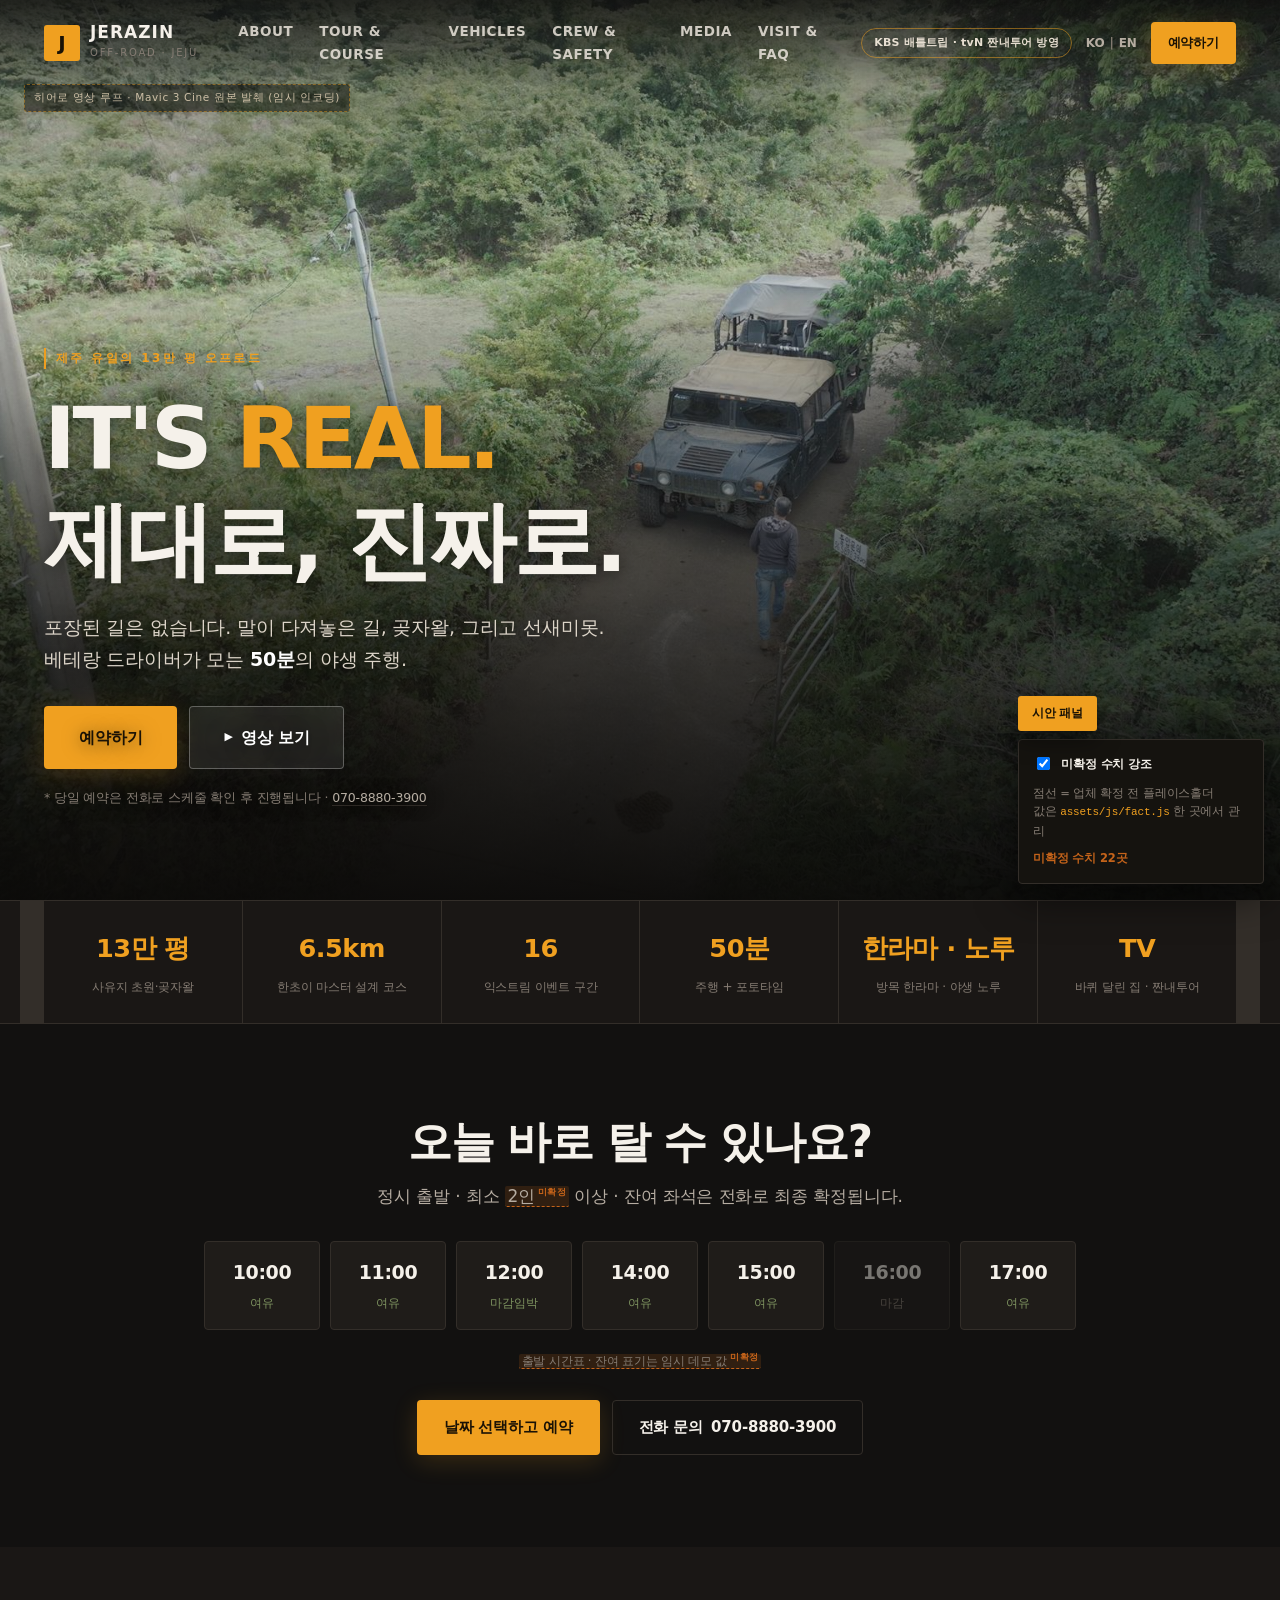
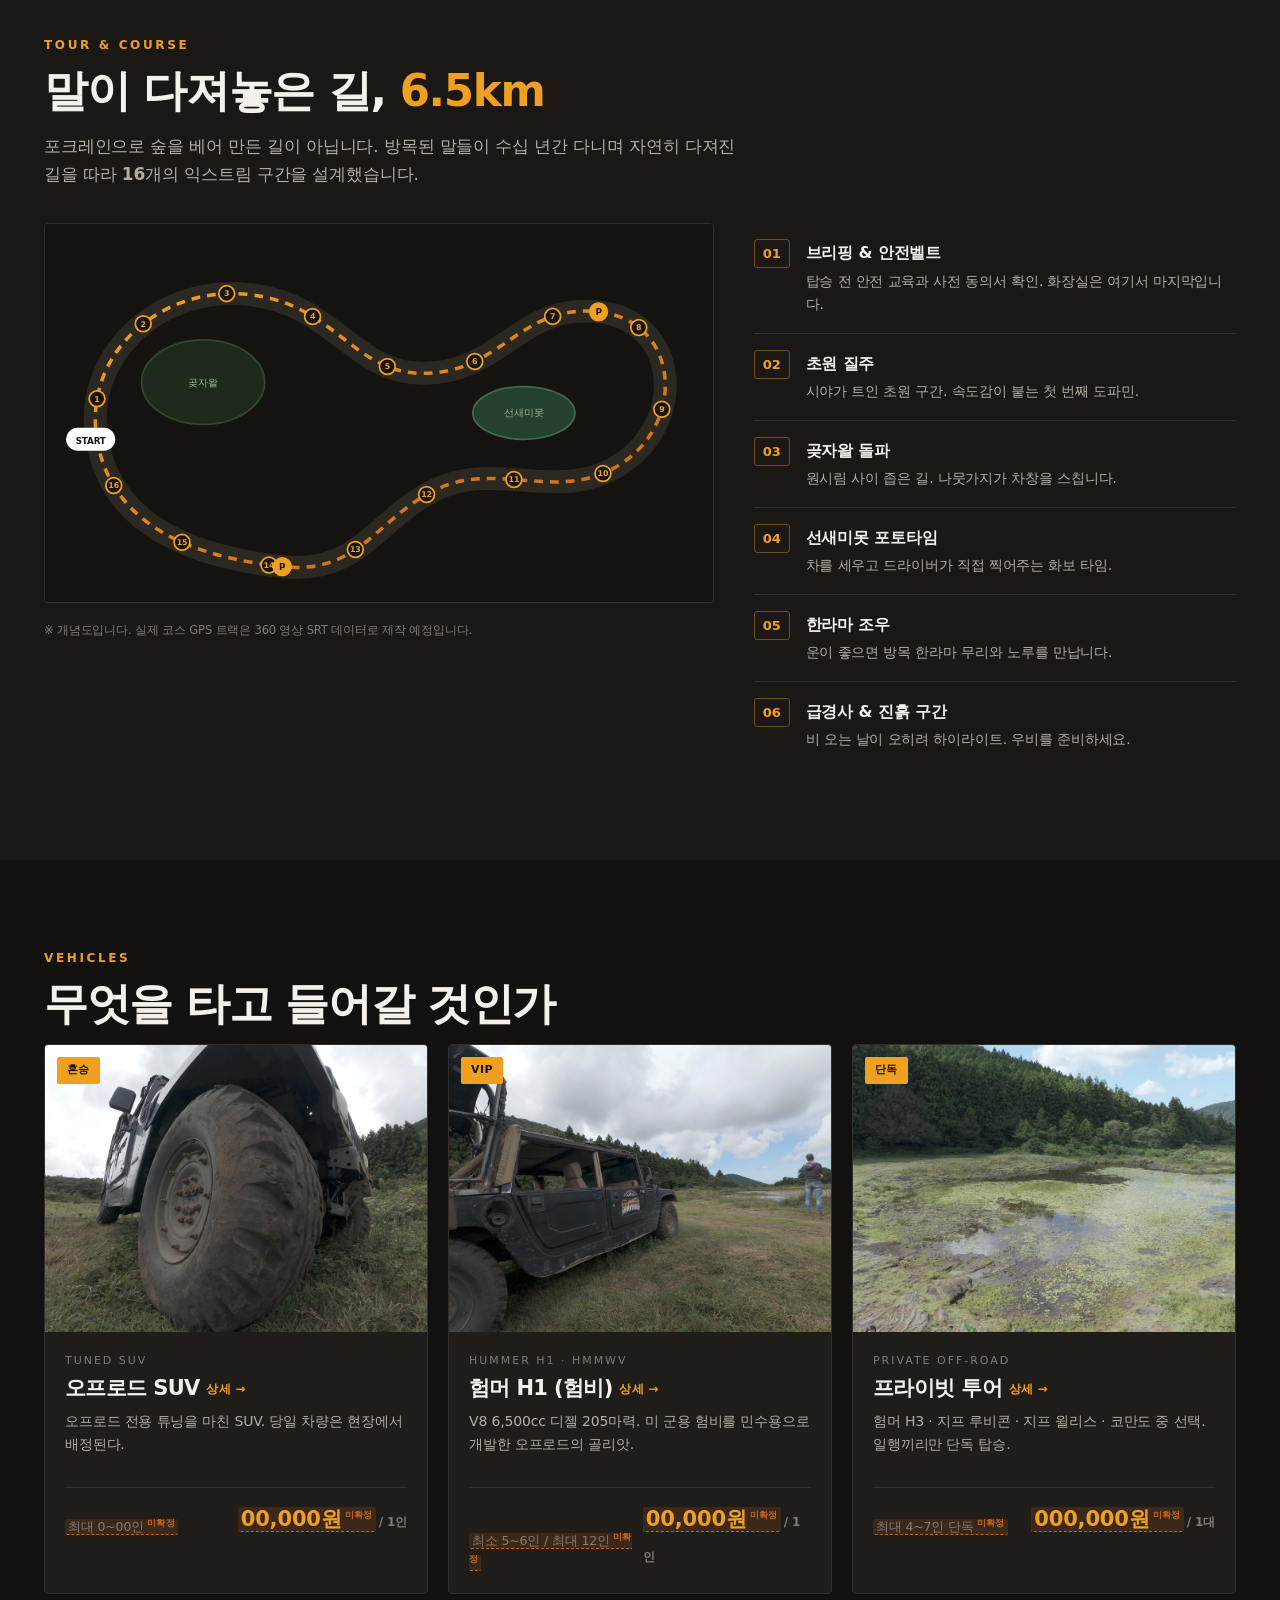
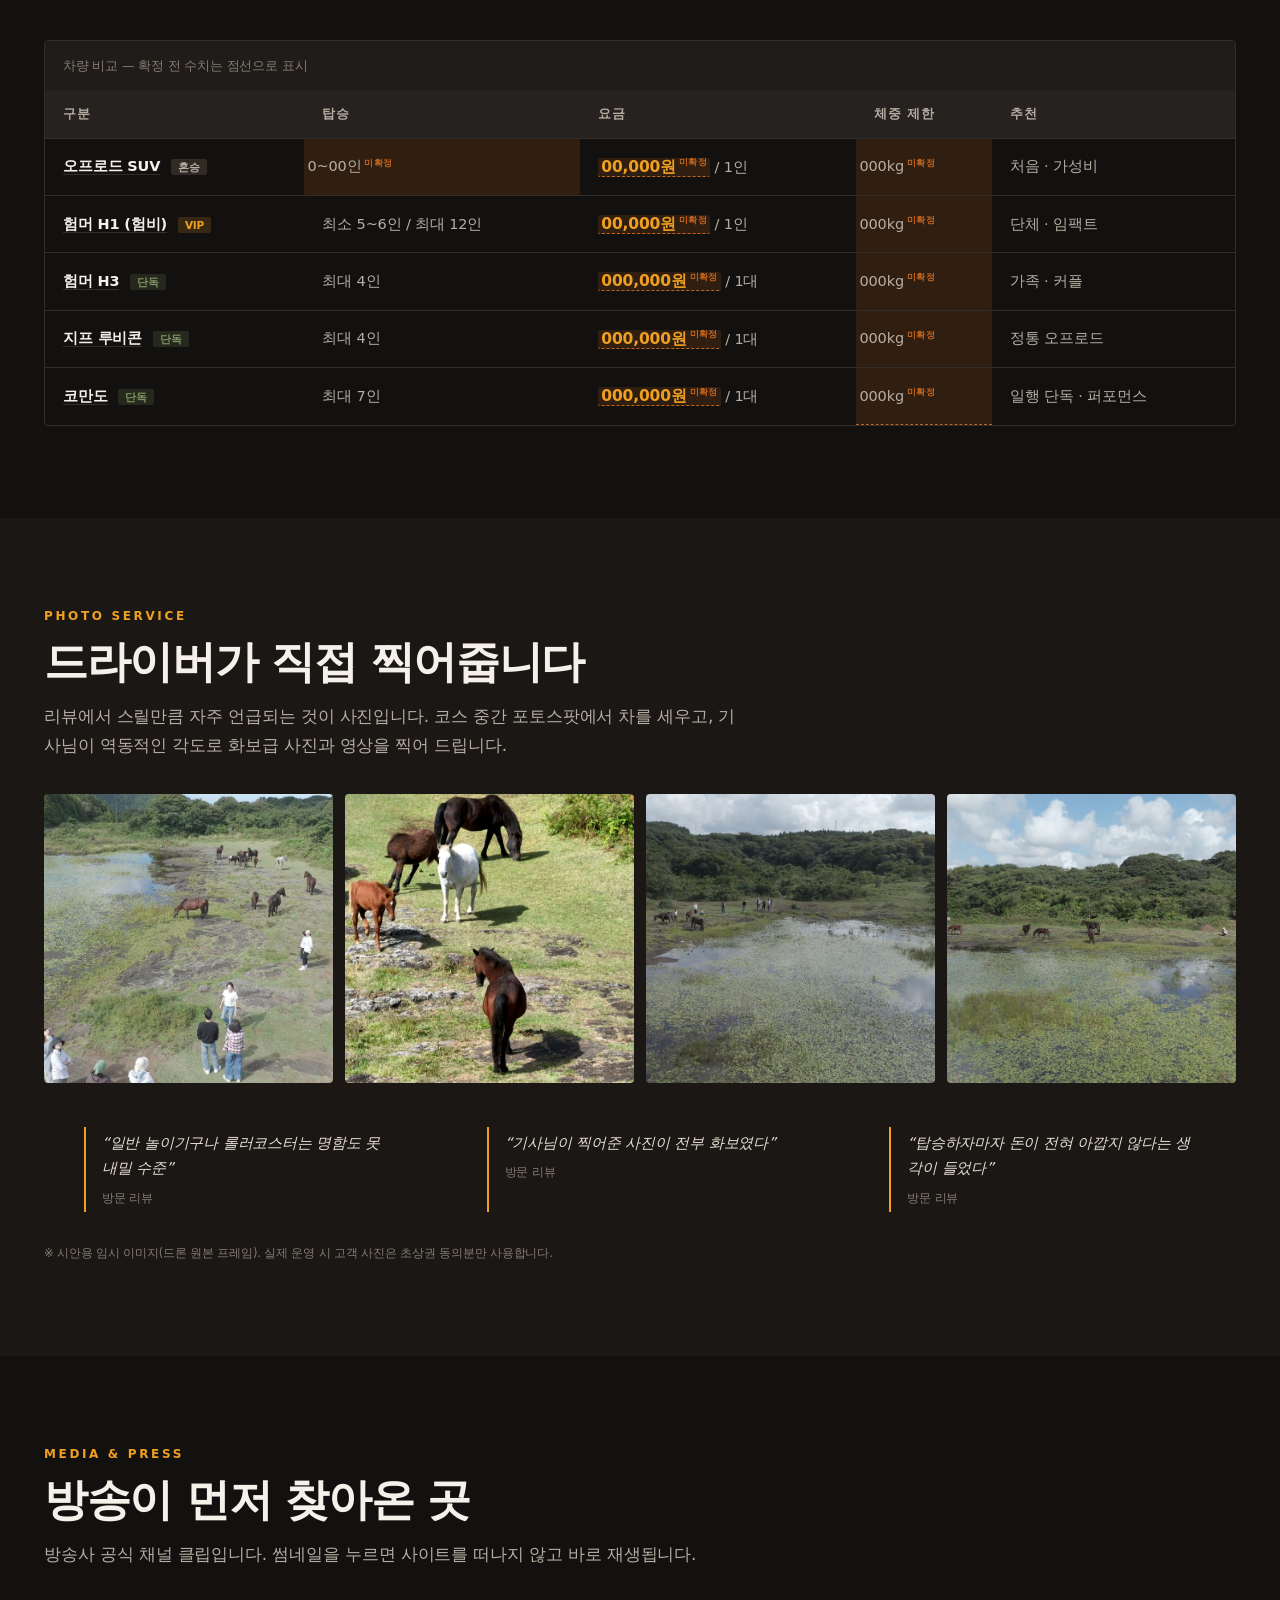
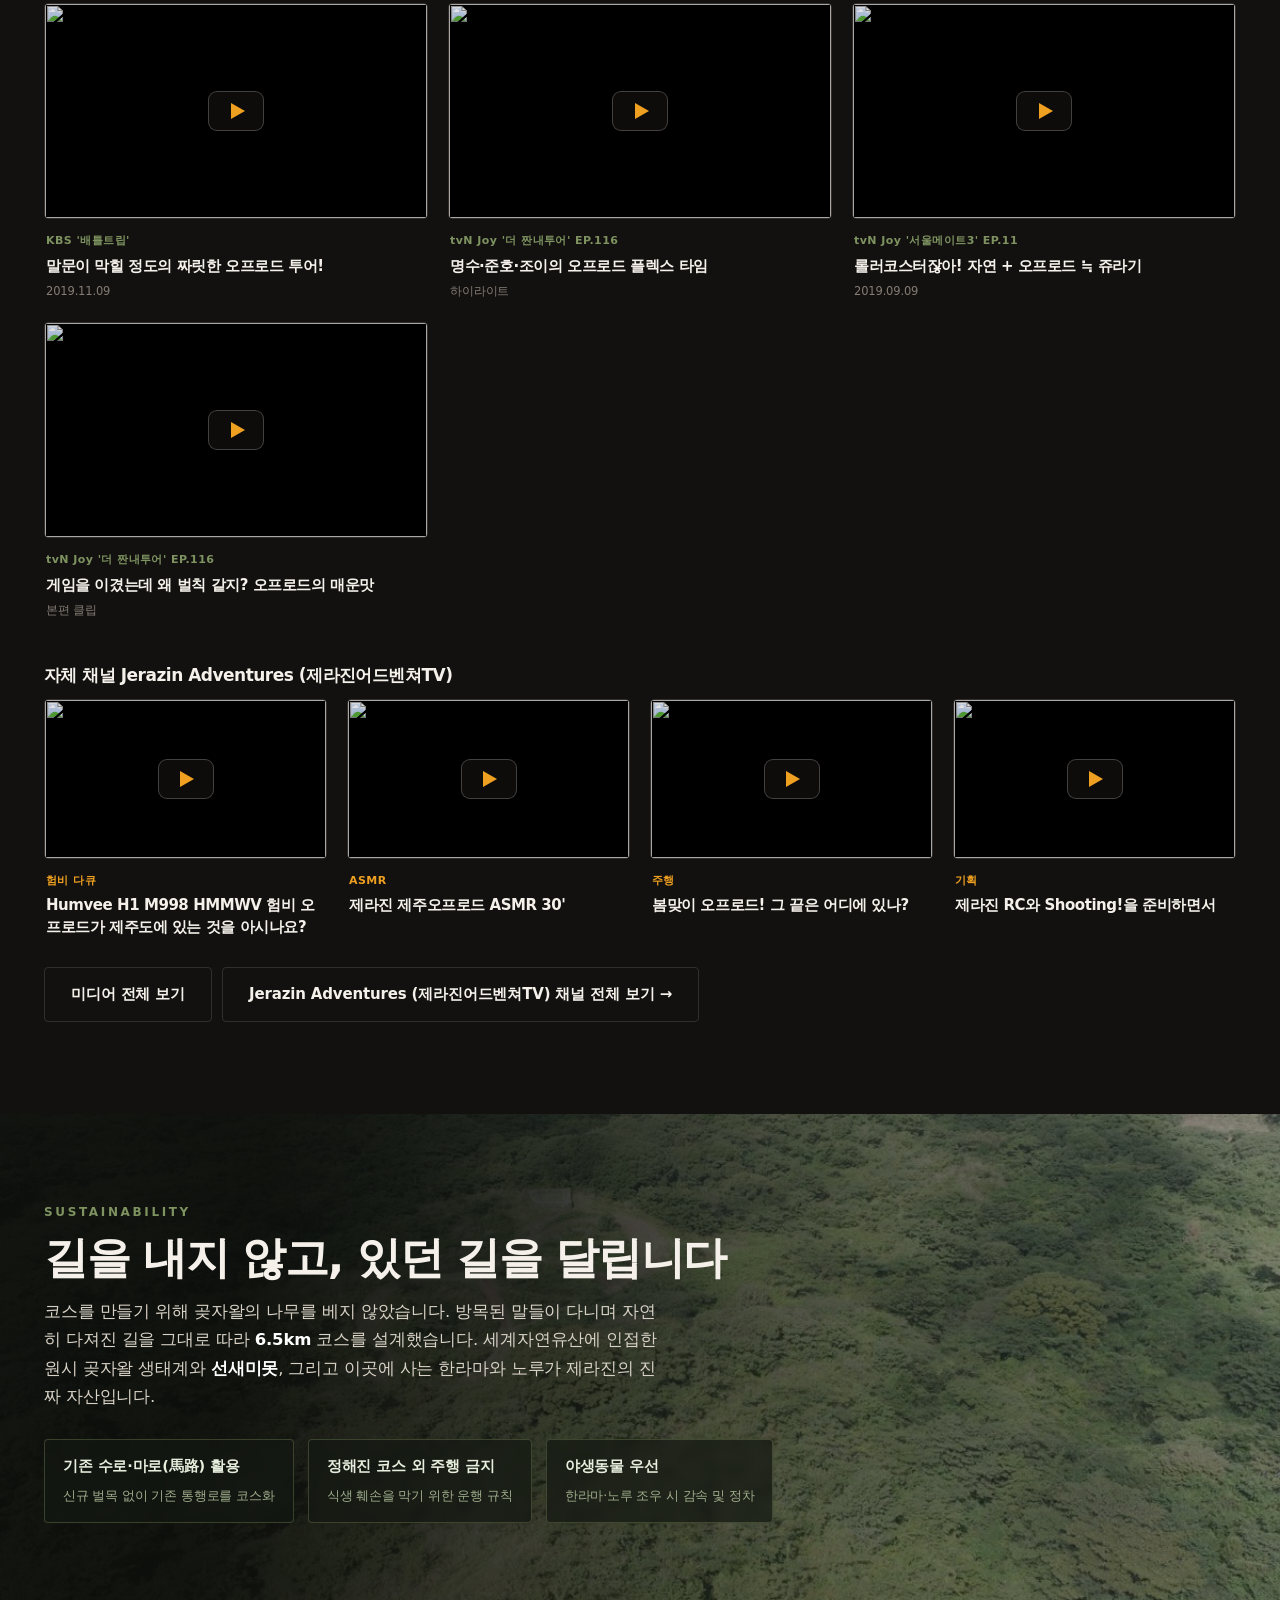
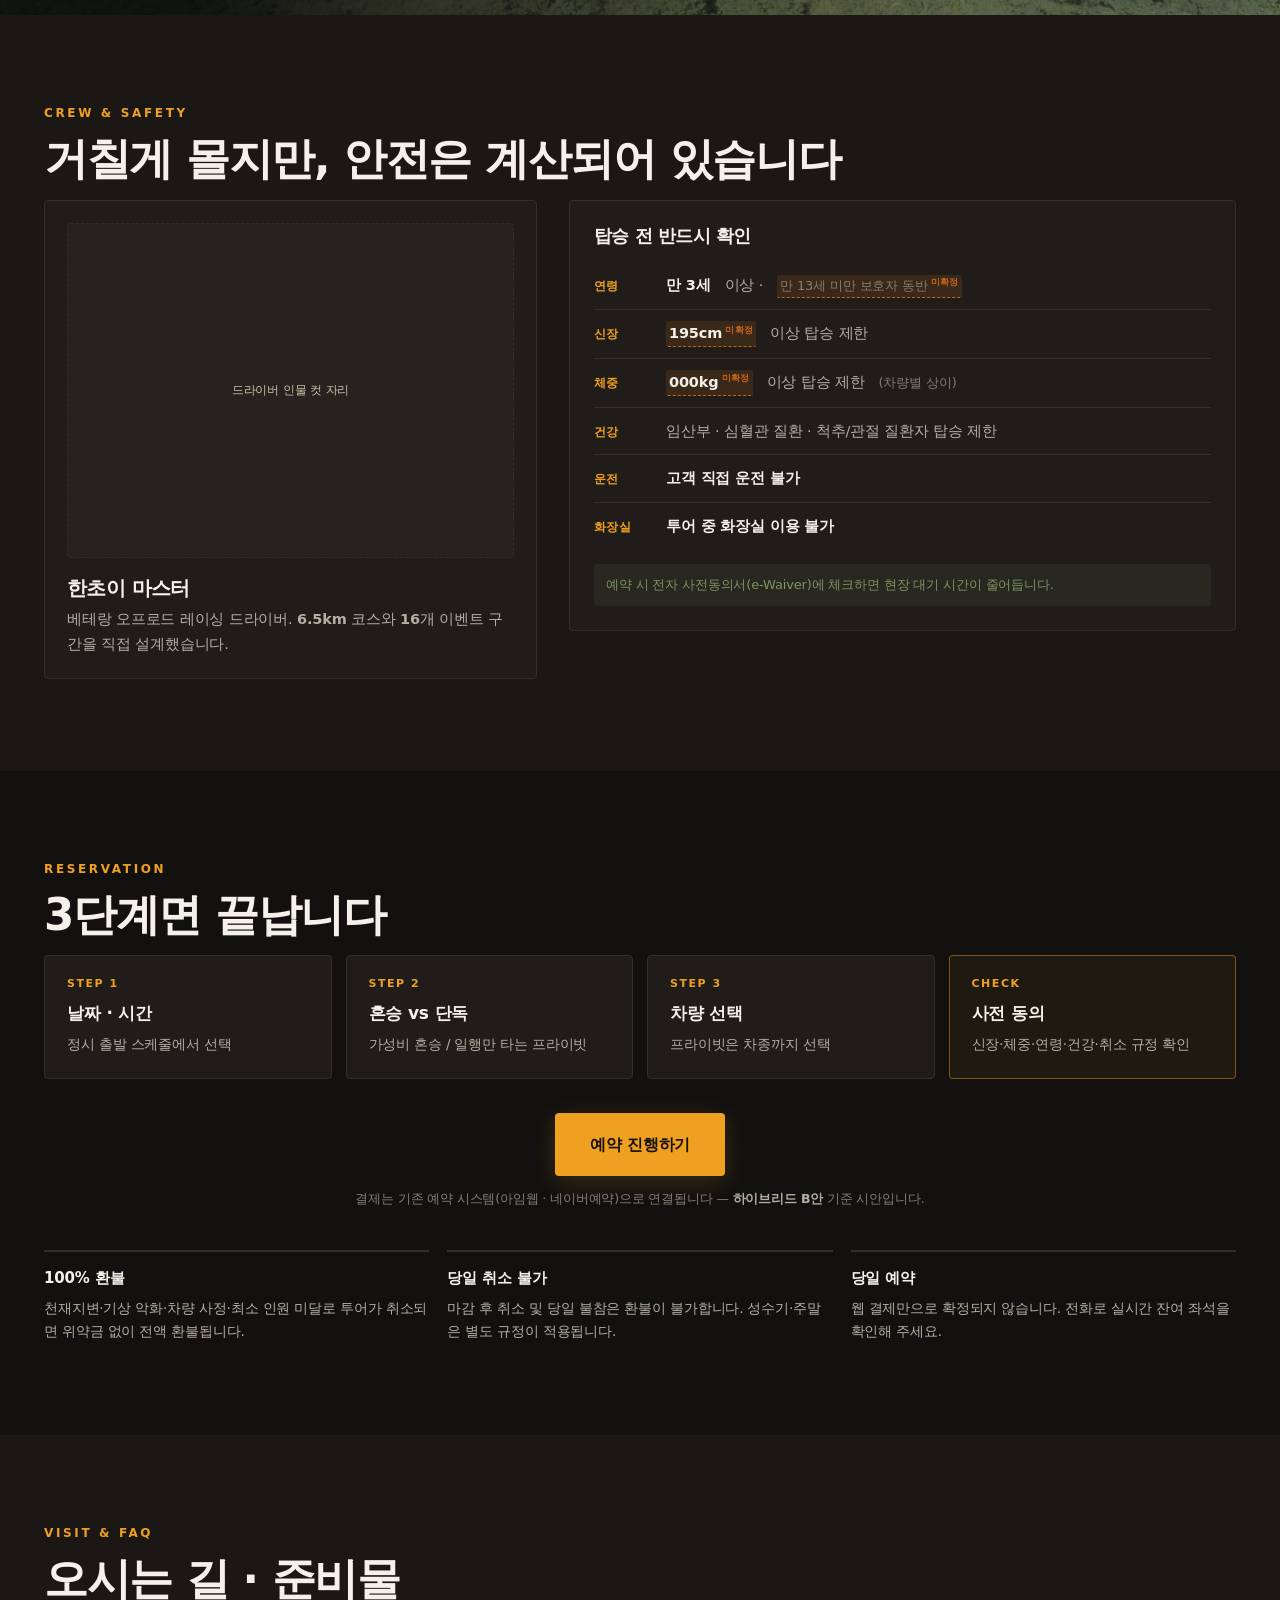
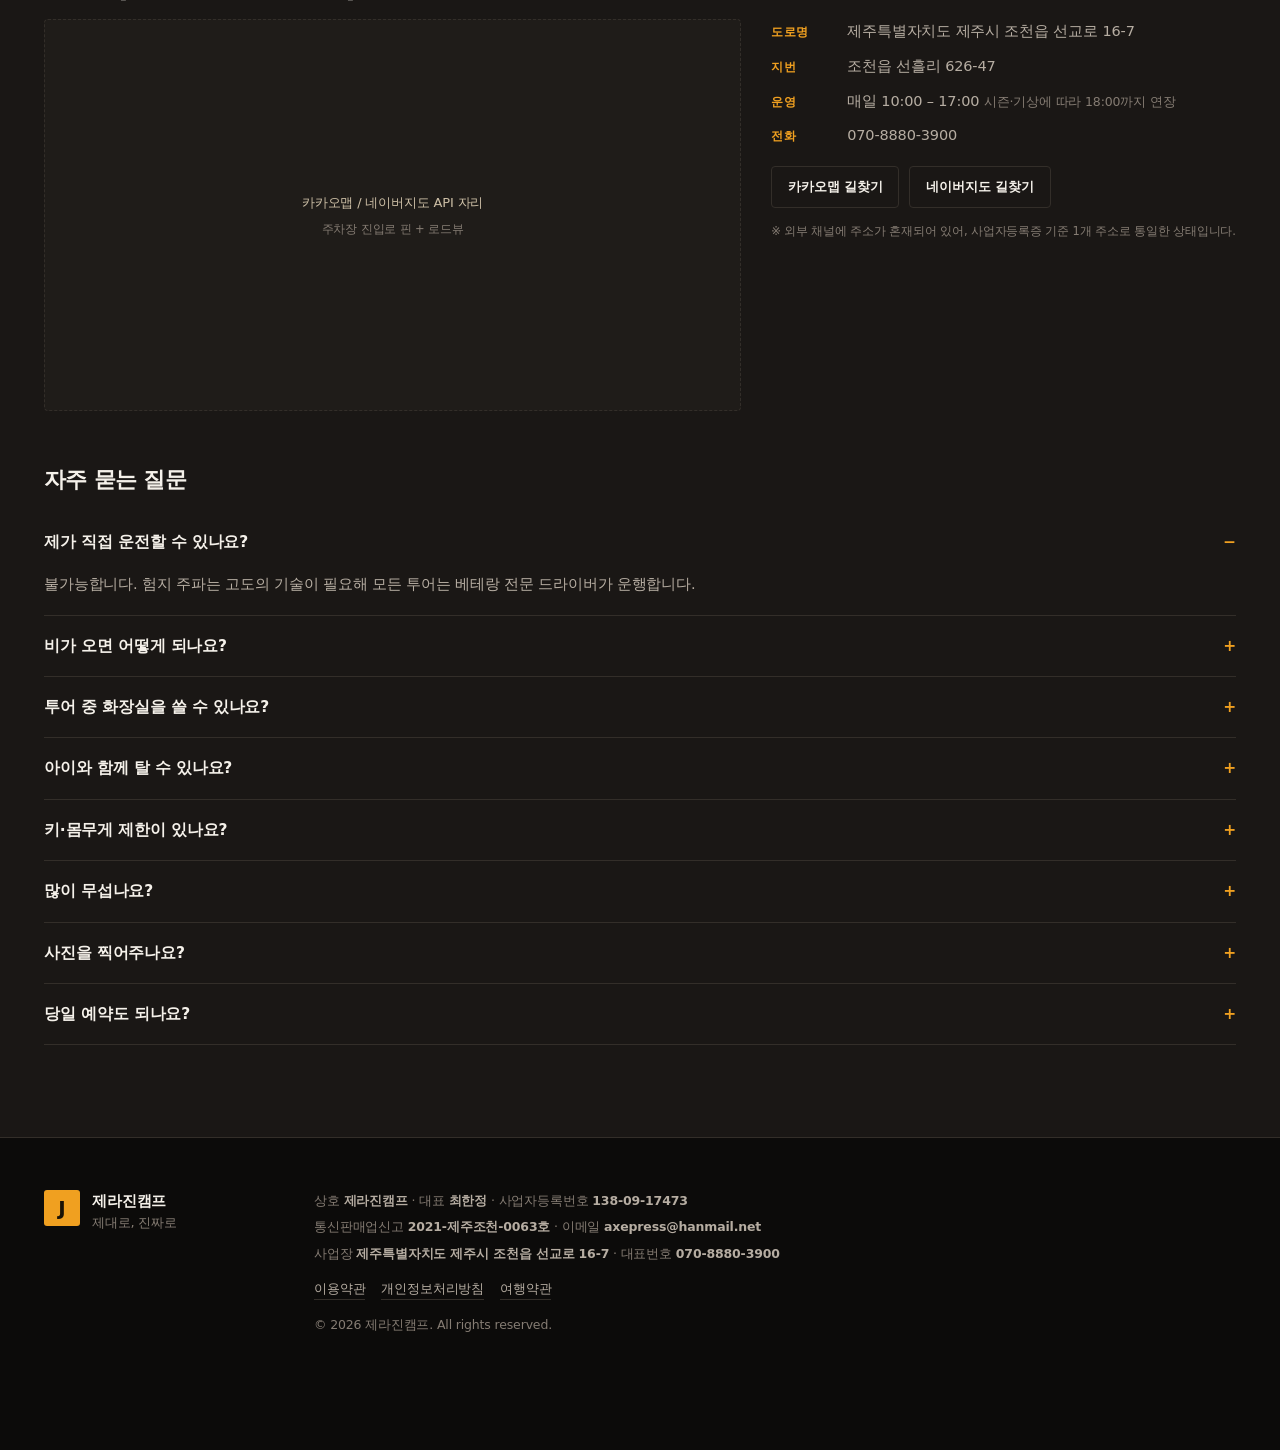
==== commit 83f166df: "미디어 섹션: 실제 유튜브 영상 연결 - 방송 클립 4편(KBS 배틀트립, tvN Joy 짠내투어 2편·서울메이트3) 공식 채널 임베드 - 자체 채널 Jerazin Adventur" ====
--- a/index.html
+++ b/index.html
@@ -6,7 +6,7 @@
 <title>제라진 오프로드 | 제주 조천 오프로드 투어</title>
 <meta name="description" content="13만 평 사유지 곶자왈과 초원을 달리는 제주 유일의 대규모 오프로드 투어. 6.5km 코스, 16개 익스트림 구간, 전문 드라이버 운행.">
 <link rel="preconnect" href="https://cdn.jsdelivr.net">
-<link rel="stylesheet" href="assets/css/style.css">
+<link rel="stylesheet" href="assets/css/style.css?v=20261016b">
 </head>
 <body>
 
@@ -26,7 +26,7 @@
       <a href="visit.html">VISIT &amp; FAQ</a>
     </nav>
     <div class="hdr-right">
-      <span class="badge-tv" title="방송 출연 이력">tvN 바퀴 달린 집 · 짠내투어</span>
+      <span class="badge-tv" title="방송 출연 이력" data-fact="media.badge"></span>
       <a class="lang" href="#" aria-label="언어 선택">KO<span>|</span>EN</a>
       <a class="btn btn-accent btn-sm" href="reserve.html">예약하기</a>
       <button class="burger" id="burger" aria-label="메뉴 열기"><span></span><span></span><span></span></button>
@@ -196,25 +196,14 @@
   <div class="wrap">
     <p class="eyebrow">MEDIA &amp; PRESS</p>
     <h2 class="sec-title">방송이 먼저 찾아온 곳</h2>
-    <div class="media-grid">
-      <article class="m-card m-tv">
-        <div class="m-thumb"><span class="m-ph">방송 클립 자리</span></div>
-        <h3>tvN &lsquo;바퀴 달린 집&rsquo;</h3><p>제주 원시림 편에 제라진 오프로드 체험이 방영되었습니다.</p>
-      </article>
-      <article class="m-card m-tv">
-        <div class="m-thumb"><span class="m-ph">방송 클립 자리</span></div>
-        <h3>tvN &lsquo;더 짠내투어&rsquo;</h3><p>제주 이색 체험·스릴 액티비티 코스로 소개되었습니다.</p>
-      </article>
-      <article class="m-card">
-        <div class="m-thumb m-360" style="background-image:url('assets/img/pano360.jpg')">
-          <span class="m-ph">360° 인터랙티브 체험 자리</span>
-        </div>
-        <h3>360° 코스 미리보기</h3><p>8K 360 영상으로 탑승 전 코스를 둘러봅니다. GPS 연동으로 코스맵과 연결됩니다.</p>
-      </article>
-      <article class="m-card">
-        <div class="m-thumb m-yt"><span class="m-ph">YouTube 임베드 자리</span></div>
-        <h3 data-fact="media.channel"></h3><p>험비 다큐, 주행 영상, 30분 오프로드 ASMR.</p>
-      </article>
+    <p class="sec-sub">방송사 공식 채널 클립입니다. 썸네일을 누르면 사이트를 떠나지 않고 바로 재생됩니다.</p>
+    <div class="yt-grid" id="ytBroadcast"></div>
+
+    <h3 class="rsv-h3" style="margin-top:44px">자체 채널 <span data-fact="media.channel"></span></h3>
+    <div class="yt-grid yt-grid-4" id="ytOwn" data-limit="4"></div>
+    <div class="yt-more">
+      <a class="btn btn-line" href="media.html">미디어 전체 보기</a>
+      <a class="btn btn-line" id="ytChannel" href="#" target="_blank" rel="noopener">채널 바로가기</a>
     </div>
   </div>
 </section>
@@ -354,7 +343,7 @@
   </div>
 </div>
 
-<script src="assets/js/fact.js"></script>
-<script src="assets/js/main.js"></script>
+<script src="assets/js/fact.js?v=20261016b"></script>
+<script src="assets/js/main.js?v=20261016b"></script>
 </body>
 </html>
--- a/assets/css/style.css
+++ b/assets/css/style.css
@@ -639,3 +639,38 @@
 @media (max-width:720px){
   .vh-hero-todo{padding-top:150px}
 }
+
+/* ===================================================================
+   유튜브 라이트 임베드
+   =================================================================== */
+.yt-grid{display:grid;grid-template-columns:repeat(3,1fr);gap:20px}
+.yt-grid-4{grid-template-columns:repeat(4,1fr)}
+.yt{display:flex;flex-direction:column}
+.yt-thumb{
+  position:relative;display:block;width:100%;aspect-ratio:16/9;padding:0;border:1px solid var(--line);
+  border-radius:var(--radius);overflow:hidden;cursor:pointer;background:#000;transition:.18s;
+}
+.yt-thumb img{width:100%;height:100%;object-fit:cover;opacity:.88;transition:.3s}
+.yt-thumb:hover{border-color:rgba(240,160,32,.7);transform:translateY(-2px)}
+.yt-thumb:hover img{opacity:1;transform:scale(1.03)}
+.yt-play{
+  position:absolute;left:50%;top:50%;transform:translate(-50%,-50%);
+  width:56px;height:40px;border-radius:9px;background:rgba(18,16,14,.78);
+  border:1px solid rgba(255,255,255,.22);display:grid;place-items:center;transition:.18s;
+}
+.yt-play::after{content:'';border-style:solid;border-width:8px 0 8px 14px;border-color:transparent transparent transparent var(--accent);margin-left:3px}
+.yt-thumb:hover .yt-play{background:var(--accent);border-color:var(--accent)}
+.yt-thumb:hover .yt-play::after{border-left-color:#1A1205}
+.yt iframe{width:100%;aspect-ratio:16/9;border:0;border-radius:var(--radius);background:#000}
+.yt-meta{padding:13px 2px 0}
+.yt-show{font-size:11px;font-weight:700;letter-spacing:.04em;color:var(--accent);display:block;margin-bottom:5px}
+.yt-tv .yt-show{color:var(--moss)}
+.yt-meta h3{font-size:15px;line-height:1.45;font-weight:600}
+.yt-date{font-size:11.5px;color:var(--txt-3);display:block;margin-top:5px}
+.yt-more{display:flex;gap:10px;flex-wrap:wrap;margin-top:28px}
+@media (max-width:1080px){.yt-grid,.yt-grid-4{grid-template-columns:repeat(2,1fr)}}
+@media (max-width:720px){.yt-grid,.yt-grid-4{grid-template-columns:1fr}}
+.yt-ref{margin-top:40px;border-top:1px solid var(--line);padding-top:30px}
+.yt-ref h3{font-size:20px;margin-bottom:18px}
+.yt-ref .yt-grid{grid-template-columns:repeat(2,1fr)}
+.yt-ref-card{max-width:520px}
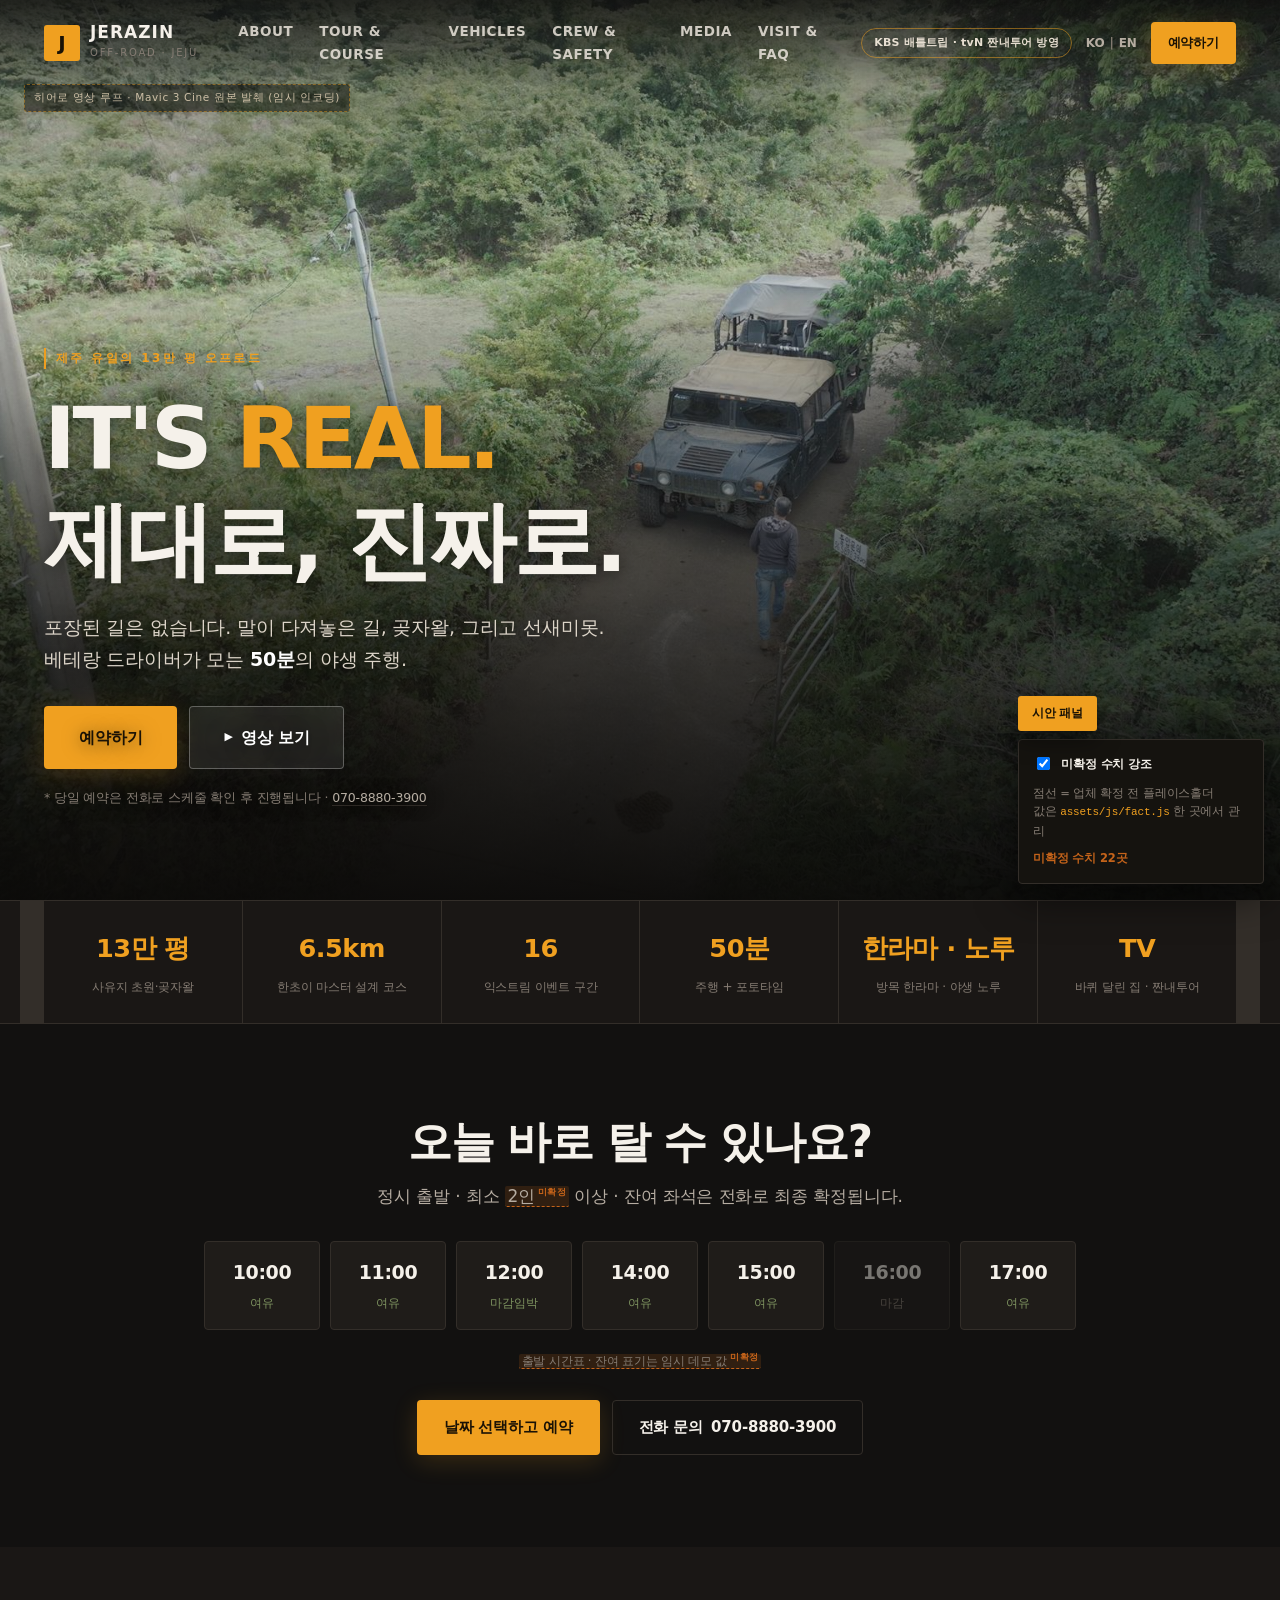
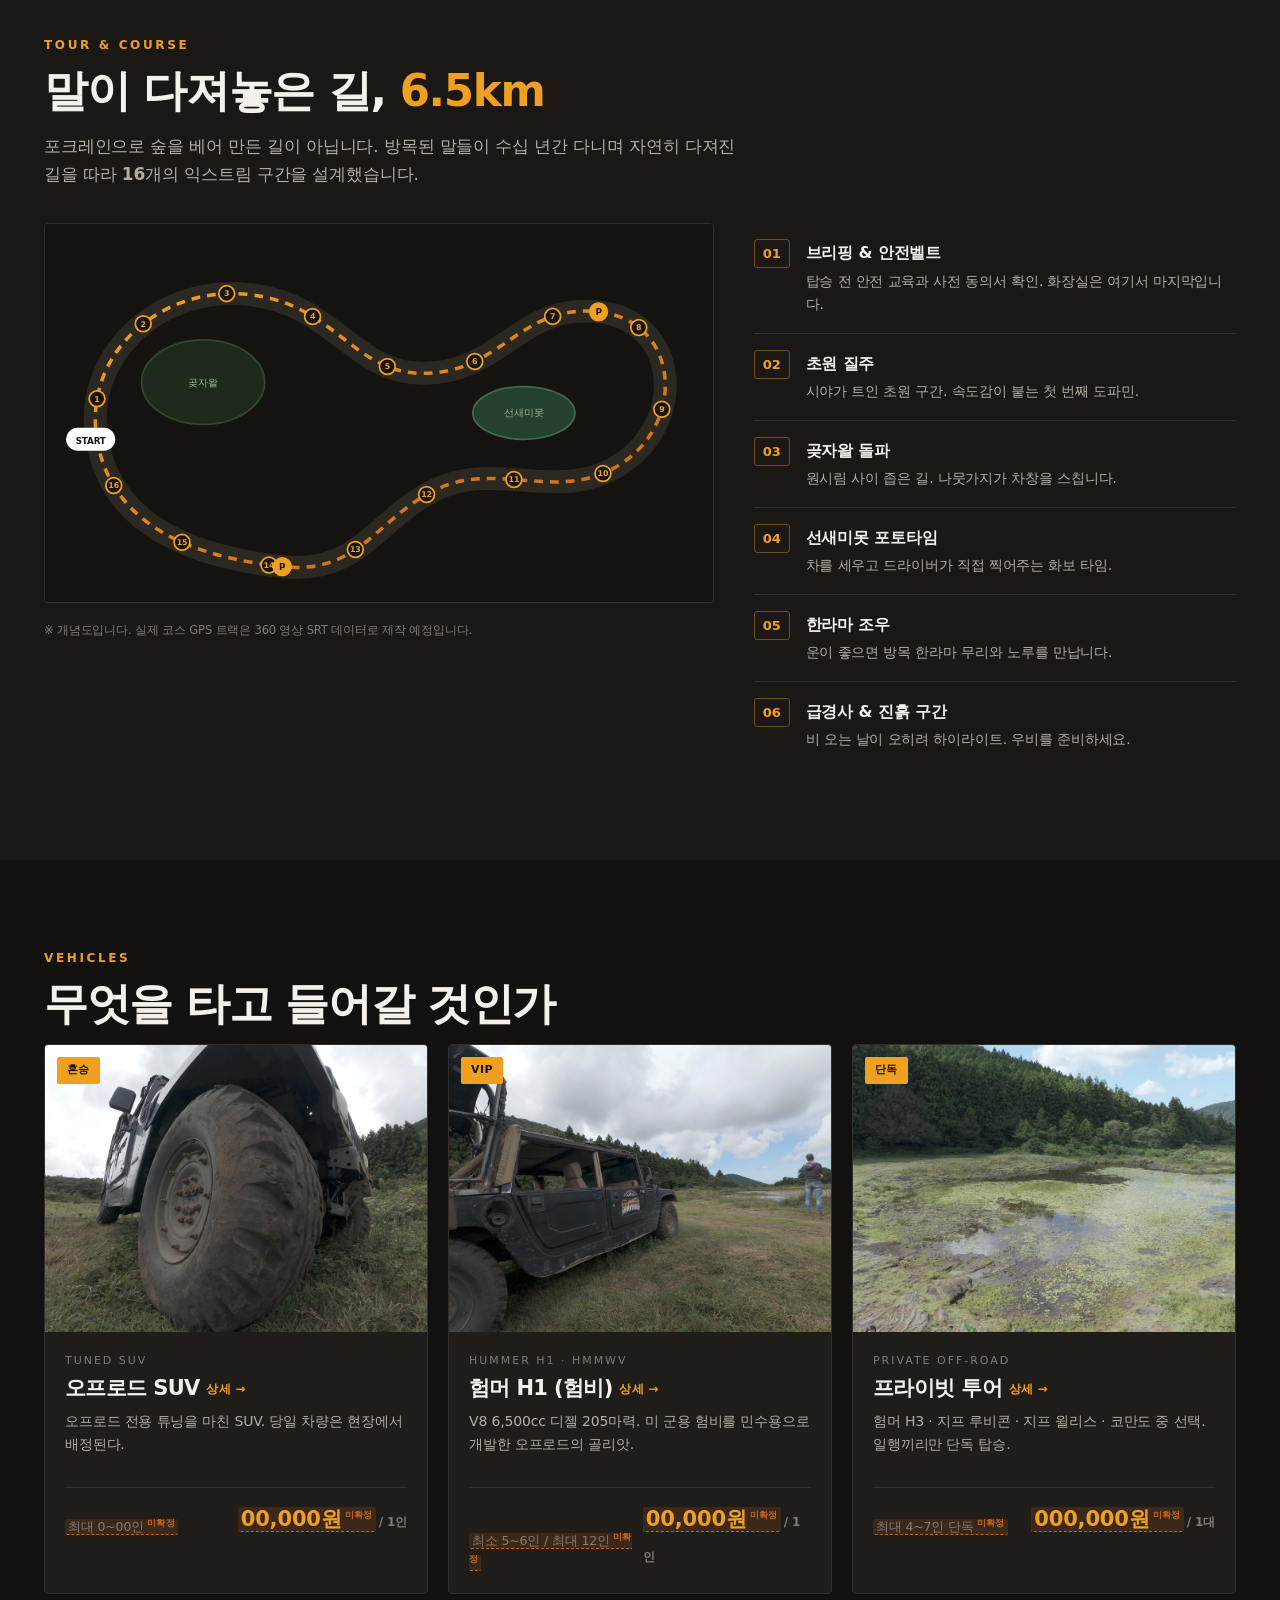
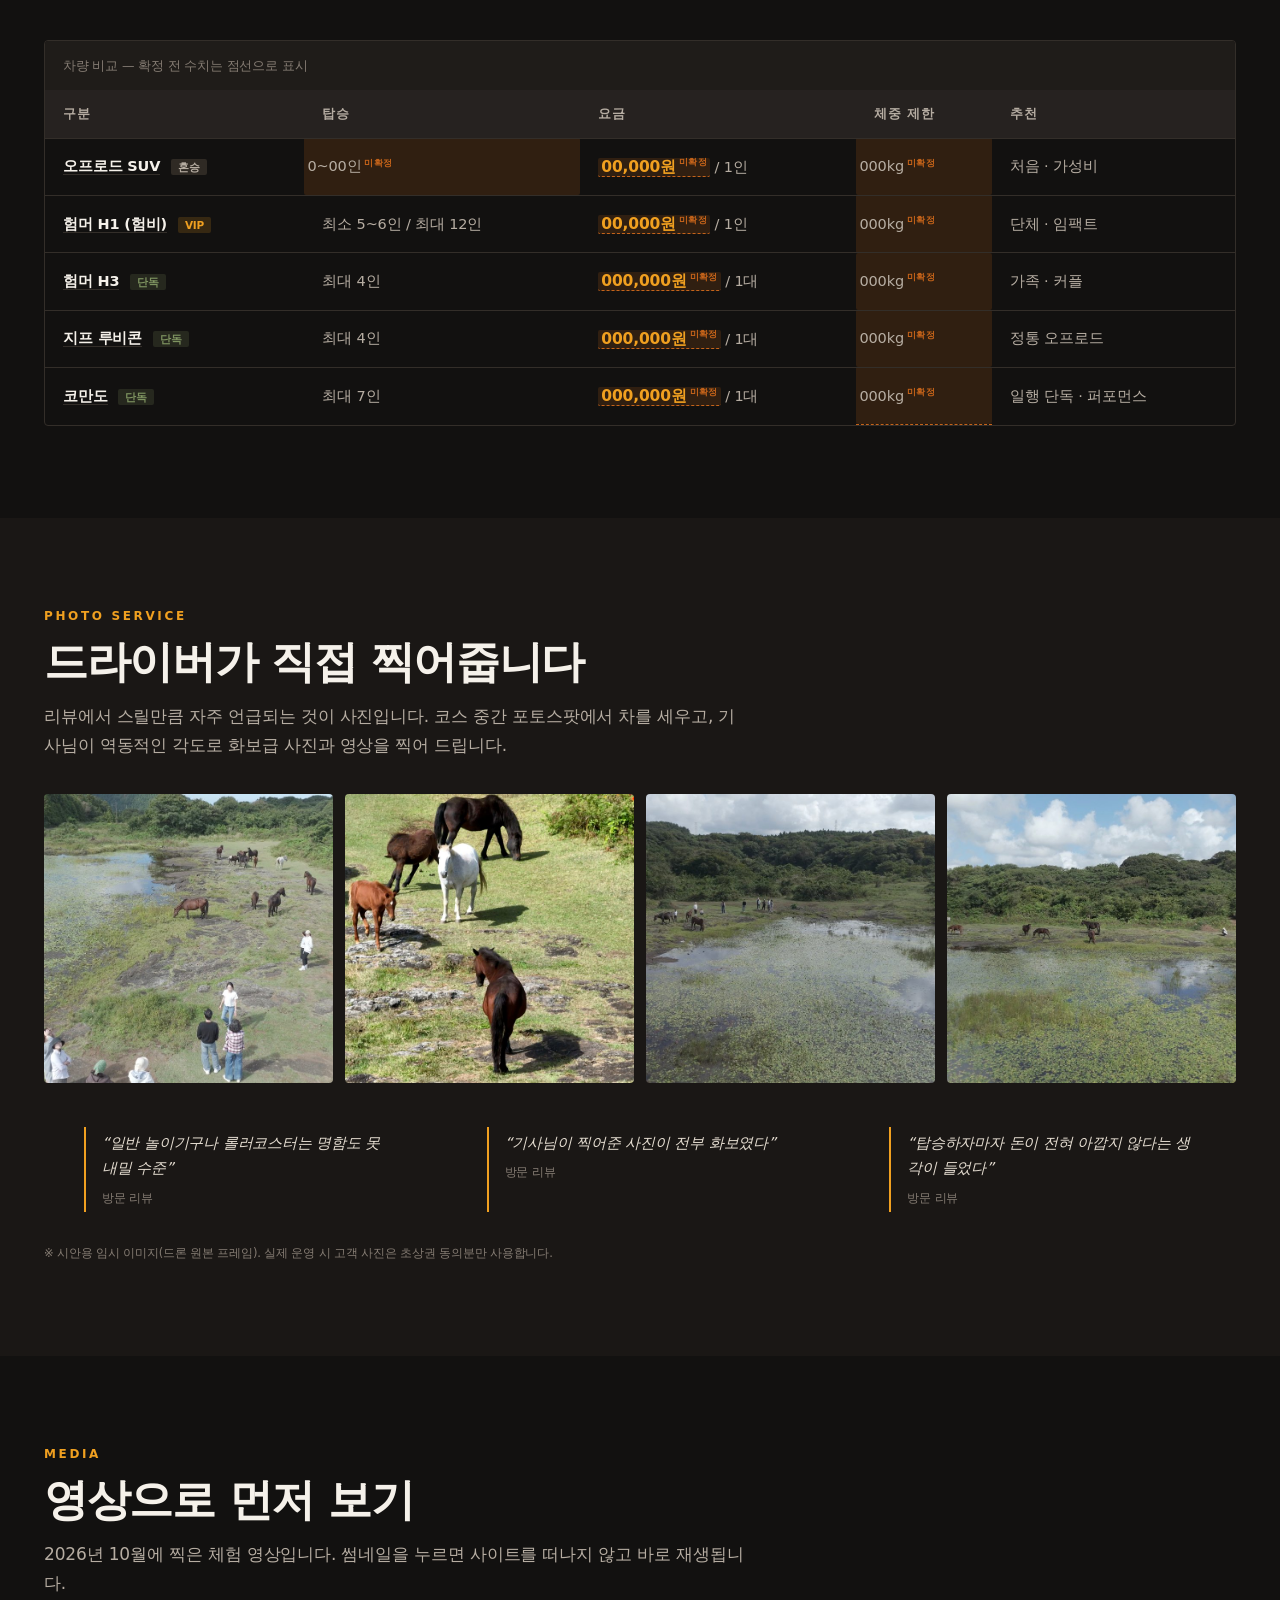
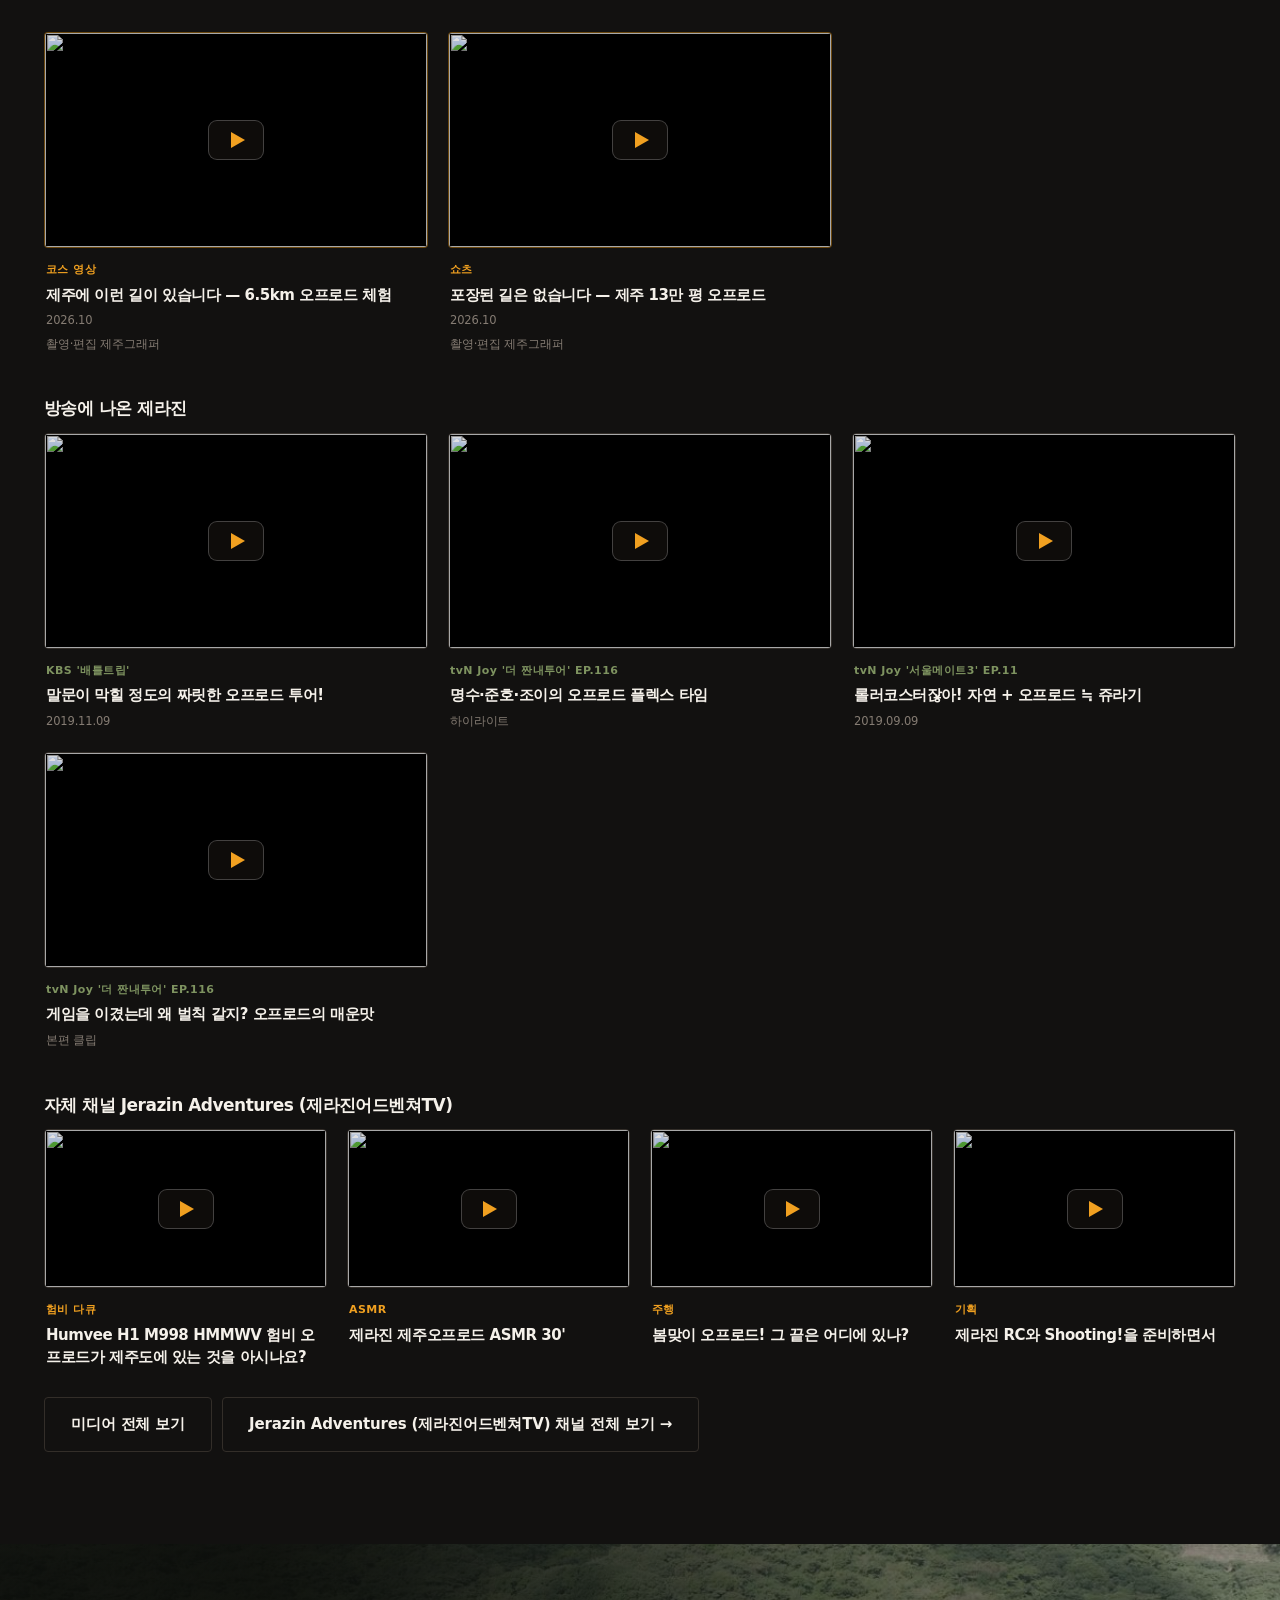
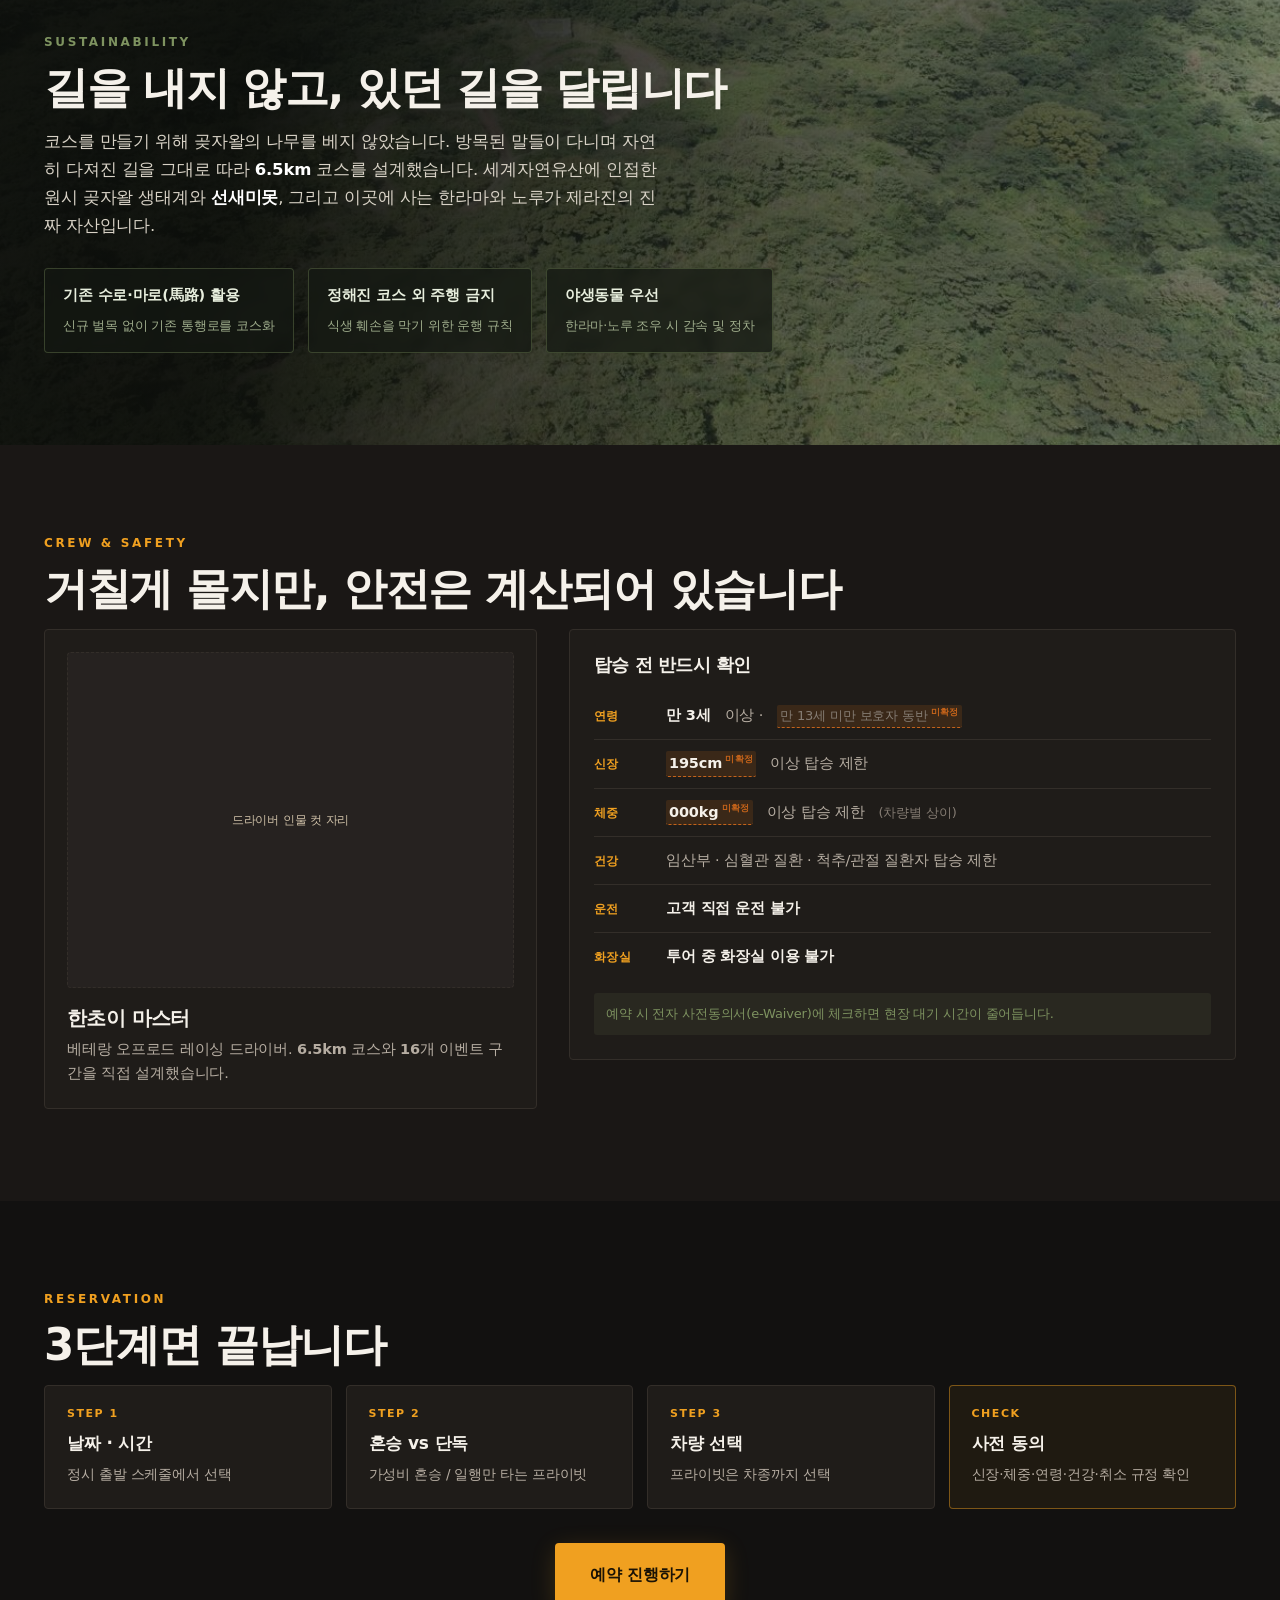
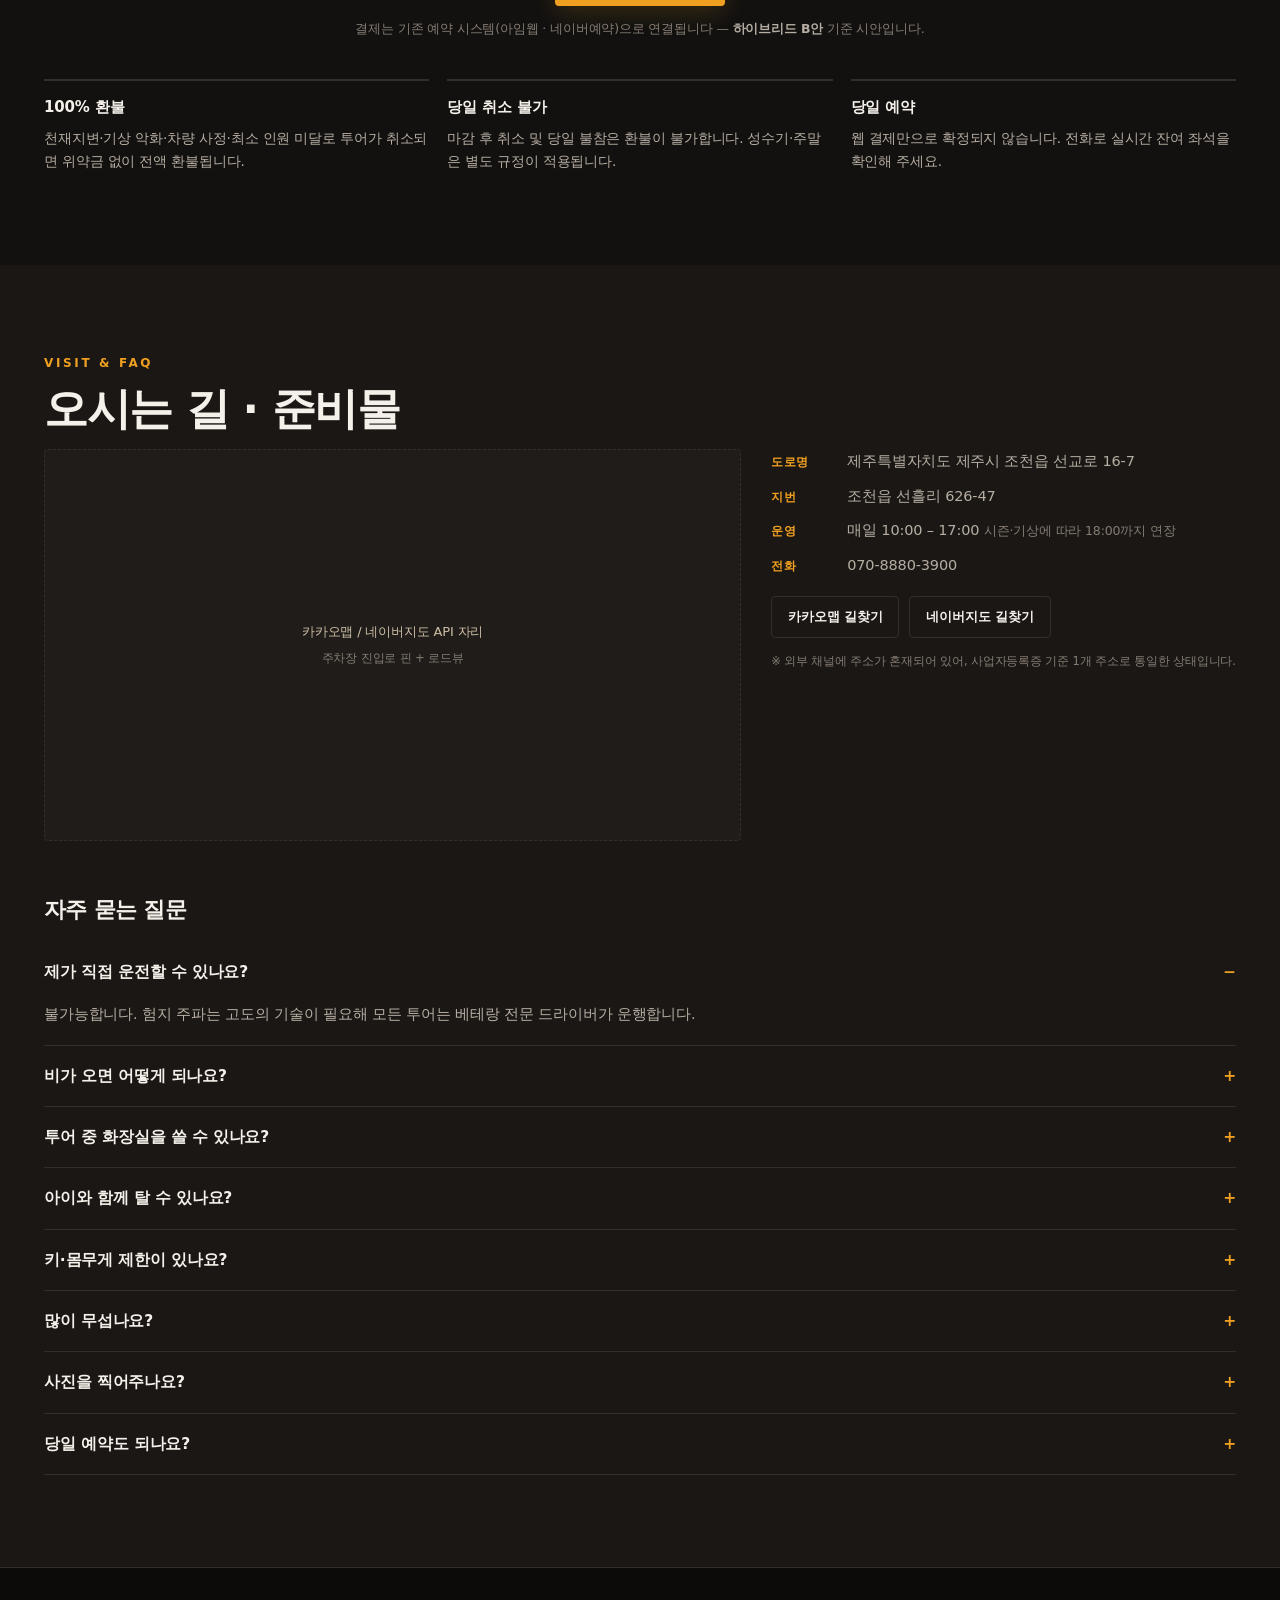
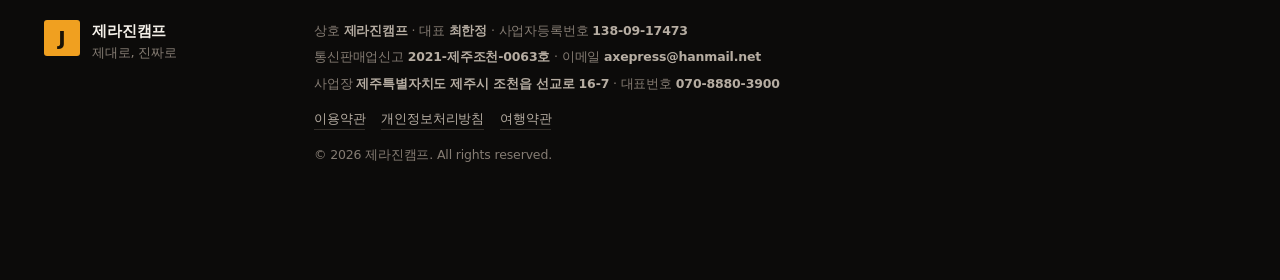
==== commit 5bfe9a50: "최신 영상 2편 연결 (2026-10-19 체험 촬영분) - 본편 '제주에 이런 길이 있습니다'(6.5km 오프로드 체험)와 쇼츠를 HOME·미디어 페이지 상단에 배치 - 제주그래" ====
--- a/index.html
+++ b/index.html
@@ -5,10 +5,20 @@
 <meta name="viewport" content="width=device-width, initial-scale=1, viewport-fit=cover">
 <title>제라진 오프로드 | 제주 조천 오프로드 투어</title>
 <meta name="description" content="13만 평 사유지 곶자왈과 초원을 달리는 제주 유일의 대규모 오프로드 투어. 6.5km 코스, 16개 익스트림 구간, 전문 드라이버 운행.">
-<link rel="preconnect" href="https://cdn.jsdelivr.net">
-<link rel="stylesheet" href="assets/css/style.css?v=20261016b">
+<link rel="canonical" href="https://jejugrapher.github.io/jejuoffroad/">
+<link rel="icon" href="assets/img/favicon-32.png" sizes="32x32">
+<link rel="apple-touch-icon" href="assets/img/apple-touch-icon.png">
+<meta name="theme-color" content="#121110">
+<meta property="og:type" content="website">
+<meta property="og:site_name" content="제라진 오프로드">
+<meta property="og:title" content="제라진 오프로드 | 제주 조천 오프로드 투어">
+<meta property="og:description" content="13만 평 사유지 곶자왈과 초원을 달리는 제주 유일의 대규모 오프로드 투어. 6.5km 코스, 16개 익스트림 구간, 전문 드라이버 운행.">
+<meta property="og:image" content="https://jejugrapher.github.io/jejuoffroad/assets/img/og-image.jpg">
+<meta property="og:url" content="https://jejugrapher.github.io/jejuoffroad/">
+<meta name="twitter:card" content="summary_large_image">
+<link rel="stylesheet" href="assets/css/style.css?v=20261020a">
 </head>
-<body>
+<body data-page="home">
 
 <!-- ============ 헤더 ============ -->
 <header class="hdr" id="hdr">
@@ -194,9 +204,12 @@
 <!-- ============ 7. 미디어 ============ -->
 <section class="media" id="media">
   <div class="wrap">
-    <p class="eyebrow">MEDIA &amp; PRESS</p>
-    <h2 class="sec-title">방송이 먼저 찾아온 곳</h2>
-    <p class="sec-sub">방송사 공식 채널 클립입니다. 썸네일을 누르면 사이트를 떠나지 않고 바로 재생됩니다.</p>
+    <p class="eyebrow">MEDIA</p>
+    <h2 class="sec-title">영상으로 먼저 보기</h2>
+    <p class="sec-sub">2026년 10월에 찍은 체험 영상입니다. 썸네일을 누르면 사이트를 떠나지 않고 바로 재생됩니다.</p>
+    <div class="yt-grid yt-feat" id="ytFeatured"></div>
+
+    <h3 class="rsv-h3" style="margin-top:44px">방송에 나온 제라진</h3>
     <div class="yt-grid" id="ytBroadcast"></div>
 
     <h3 class="rsv-h3" style="margin-top:44px">자체 채널 <span data-fact="media.channel"></span></h3>
@@ -343,7 +356,7 @@
   </div>
 </div>
 
-<script src="assets/js/fact.js?v=20261016b"></script>
-<script src="assets/js/main.js?v=20261016b"></script>
+<script src="assets/js/fact.js?v=20261020a"></script>
+<script src="assets/js/main.js?v=20261020a"></script>
 </body>
 </html>
--- a/assets/css/style.css
+++ b/assets/css/style.css
@@ -674,3 +674,40 @@
 .yt-ref h3{font-size:20px;margin-bottom:18px}
 .yt-ref .yt-grid{grid-template-columns:repeat(2,1fr)}
 .yt-ref-card{max-width:520px}
+
+/* ===================================================================
+   360° 파노라마 뷰어
+   =================================================================== */
+.pano-sec{background:var(--bg-2)}
+.pano-tabs{display:flex;gap:8px;flex-wrap:wrap;margin-bottom:16px}
+.pano-tab{
+  background:var(--surf);border:1px solid var(--line);border-radius:999px;color:var(--txt-2);
+  padding:8px 16px;font-size:13px;font-weight:600;cursor:pointer;transition:.16s;
+}
+.pano-tab:hover{border-color:var(--accent);color:var(--txt)}
+.pano-tab.on{background:rgba(240,160,32,.14);border-color:var(--accent);color:var(--accent)}
+.pano{
+  position:relative;width:100%;aspect-ratio:16/9;border:1px solid var(--line);border-radius:var(--radius);
+  overflow:hidden;background:#15130F center/cover no-repeat;display:grid;place-items:center;
+}
+.pano::before{content:'';position:absolute;inset:0;background:rgba(10,9,8,.45);transition:.25s}
+.pano.is-on::before{display:none}
+.pano canvas{display:block;width:100%;height:100%;cursor:grab}
+.pano canvas:active{cursor:grabbing}
+.pano-start{
+  position:relative;z-index:1;background:var(--accent);color:#1A1205;border:0;border-radius:3px;
+  padding:14px 26px;font-weight:800;font-size:15px;cursor:pointer;box-shadow:0 8px 28px rgba(0,0,0,.4);
+}
+.pano-start:hover{background:#FFB437}
+.pano.is-on .pano-start{display:none}
+.pano.is-loading::after{
+  content:'불러오는 중…';position:absolute;z-index:2;left:50%;top:50%;transform:translate(-50%,-50%);
+  background:rgba(10,9,8,.8);color:#E8DFD2;font-size:12.5px;padding:8px 14px;border-radius:3px;
+}
+.pano-err{color:var(--txt-2);font-size:14px;position:relative;z-index:1}
+@media (max-width:720px){
+  .pano{aspect-ratio:4/3}
+  .pano-tab{font-size:12px;padding:7px 12px}
+}
+.yt-by{display:block;font-size:11.5px;color:var(--txt-3);margin-top:4px}
+.yt-feat .yt-thumb{border-color:rgba(240,160,32,.45)}
